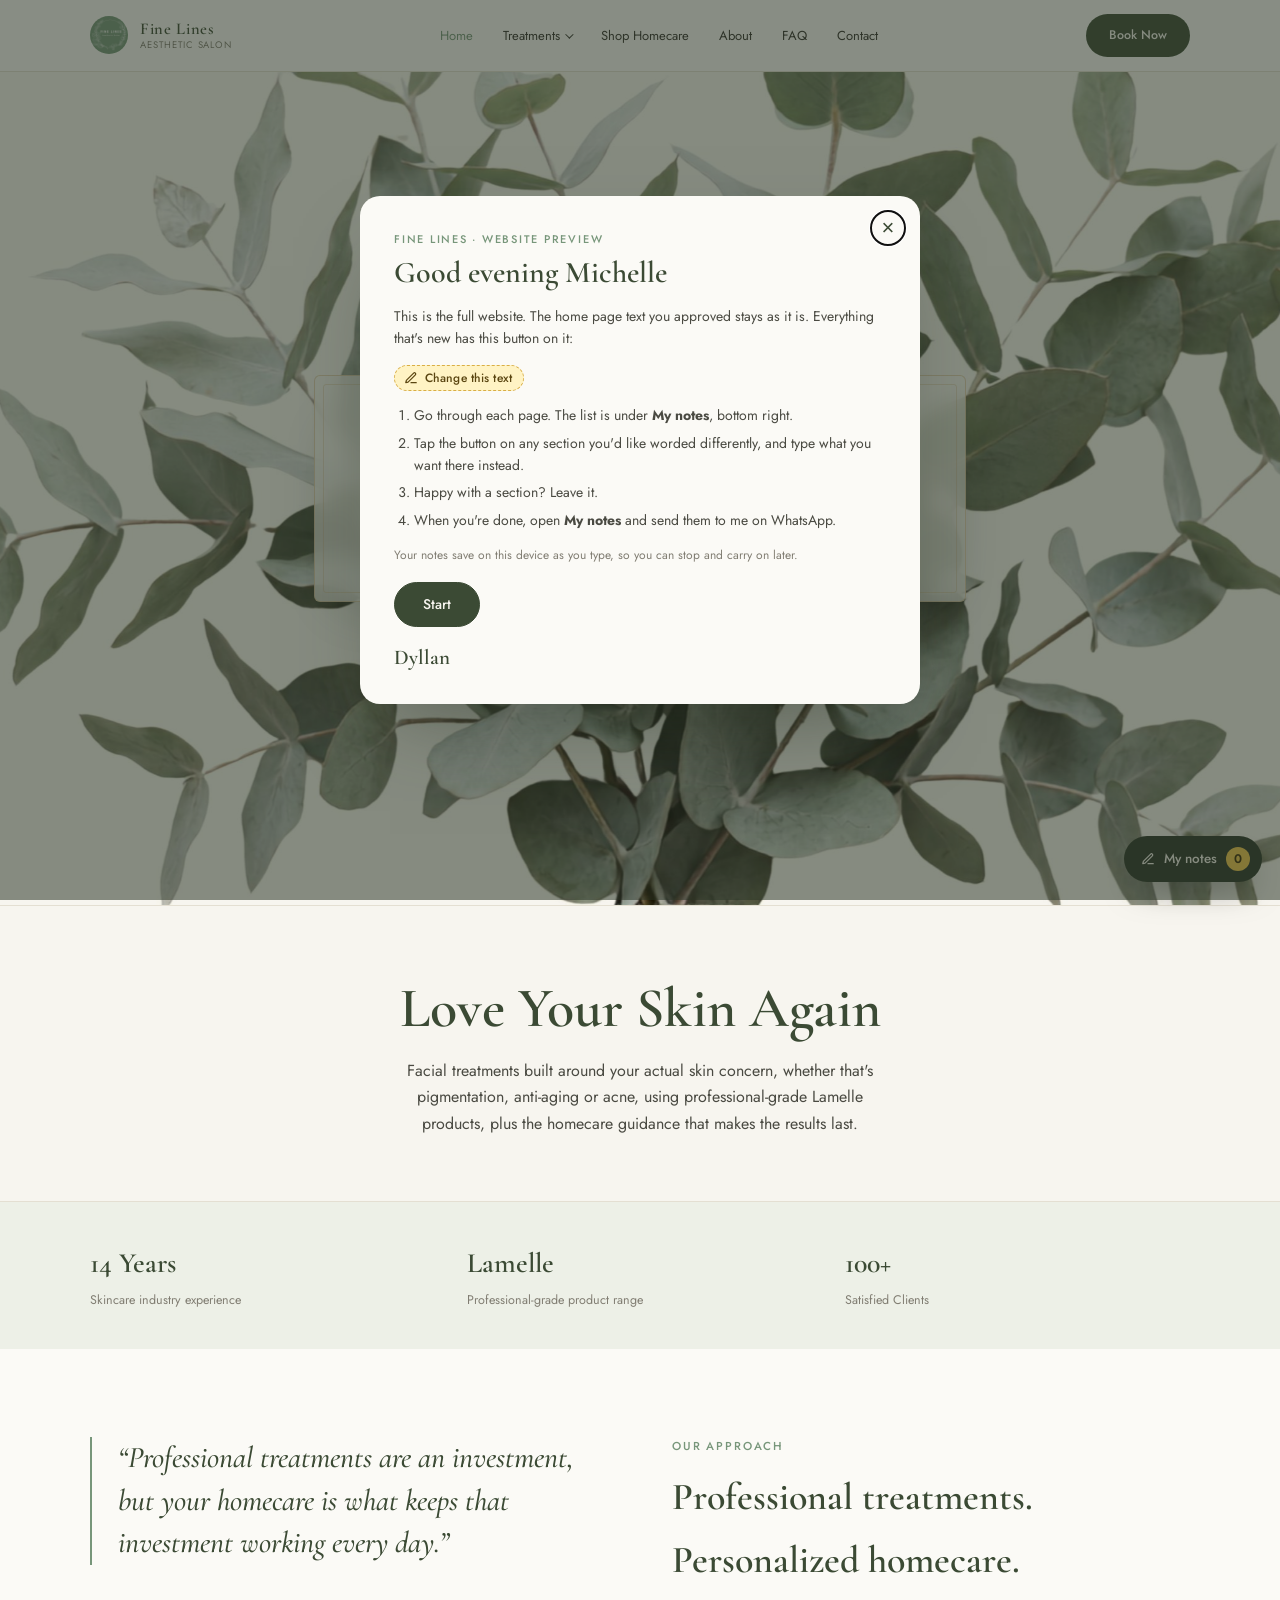
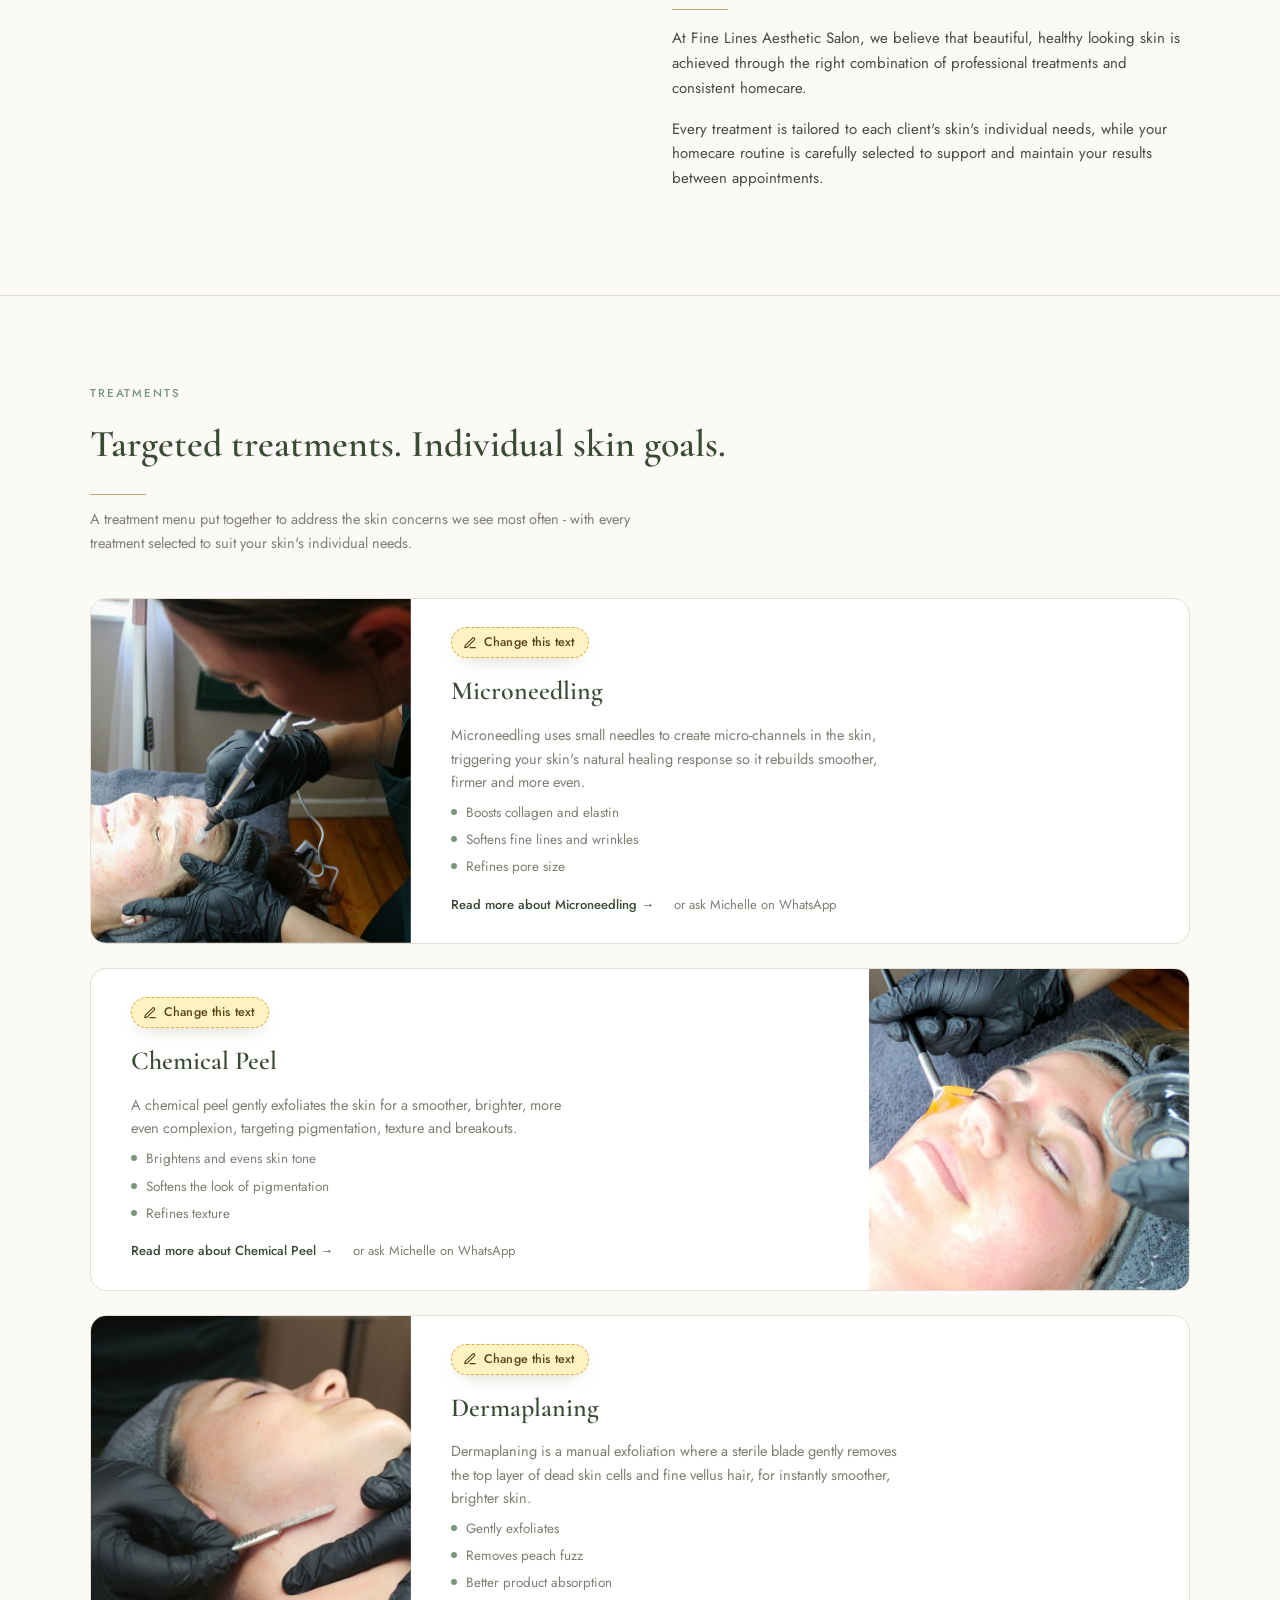
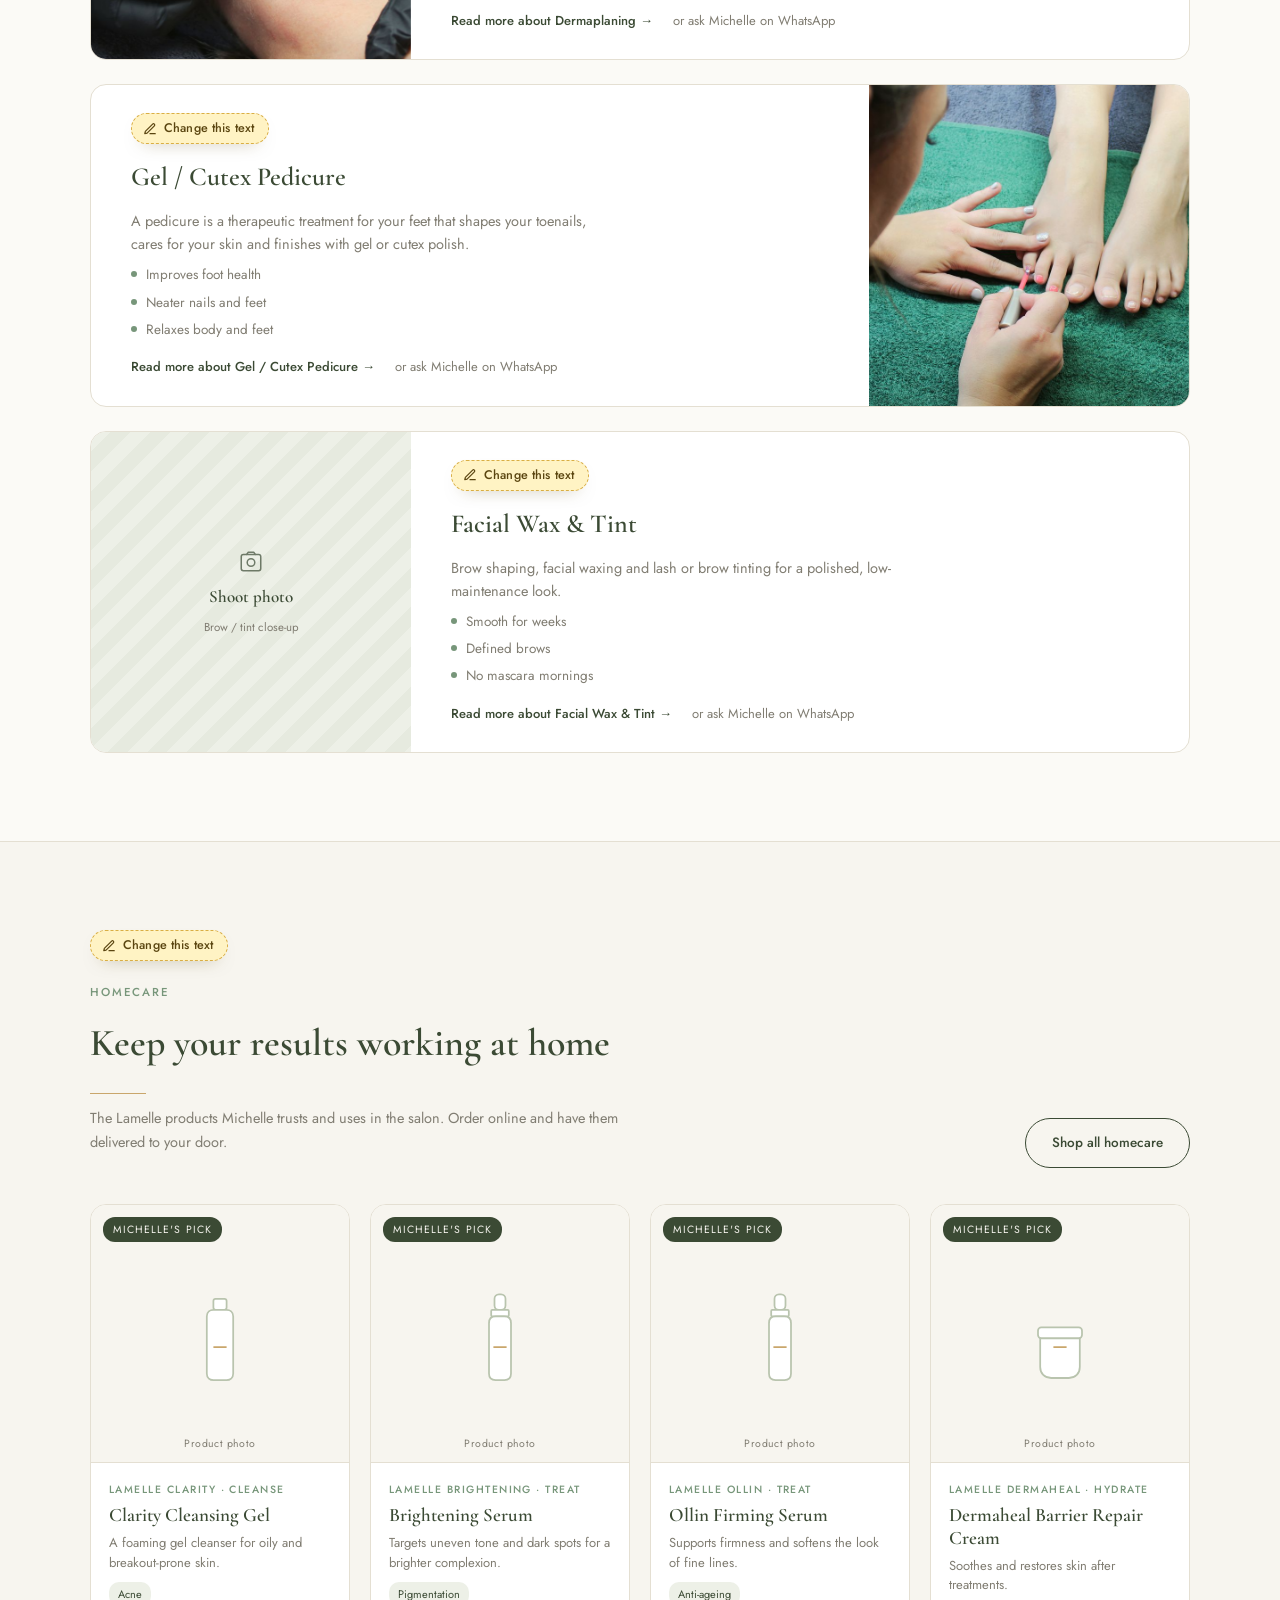
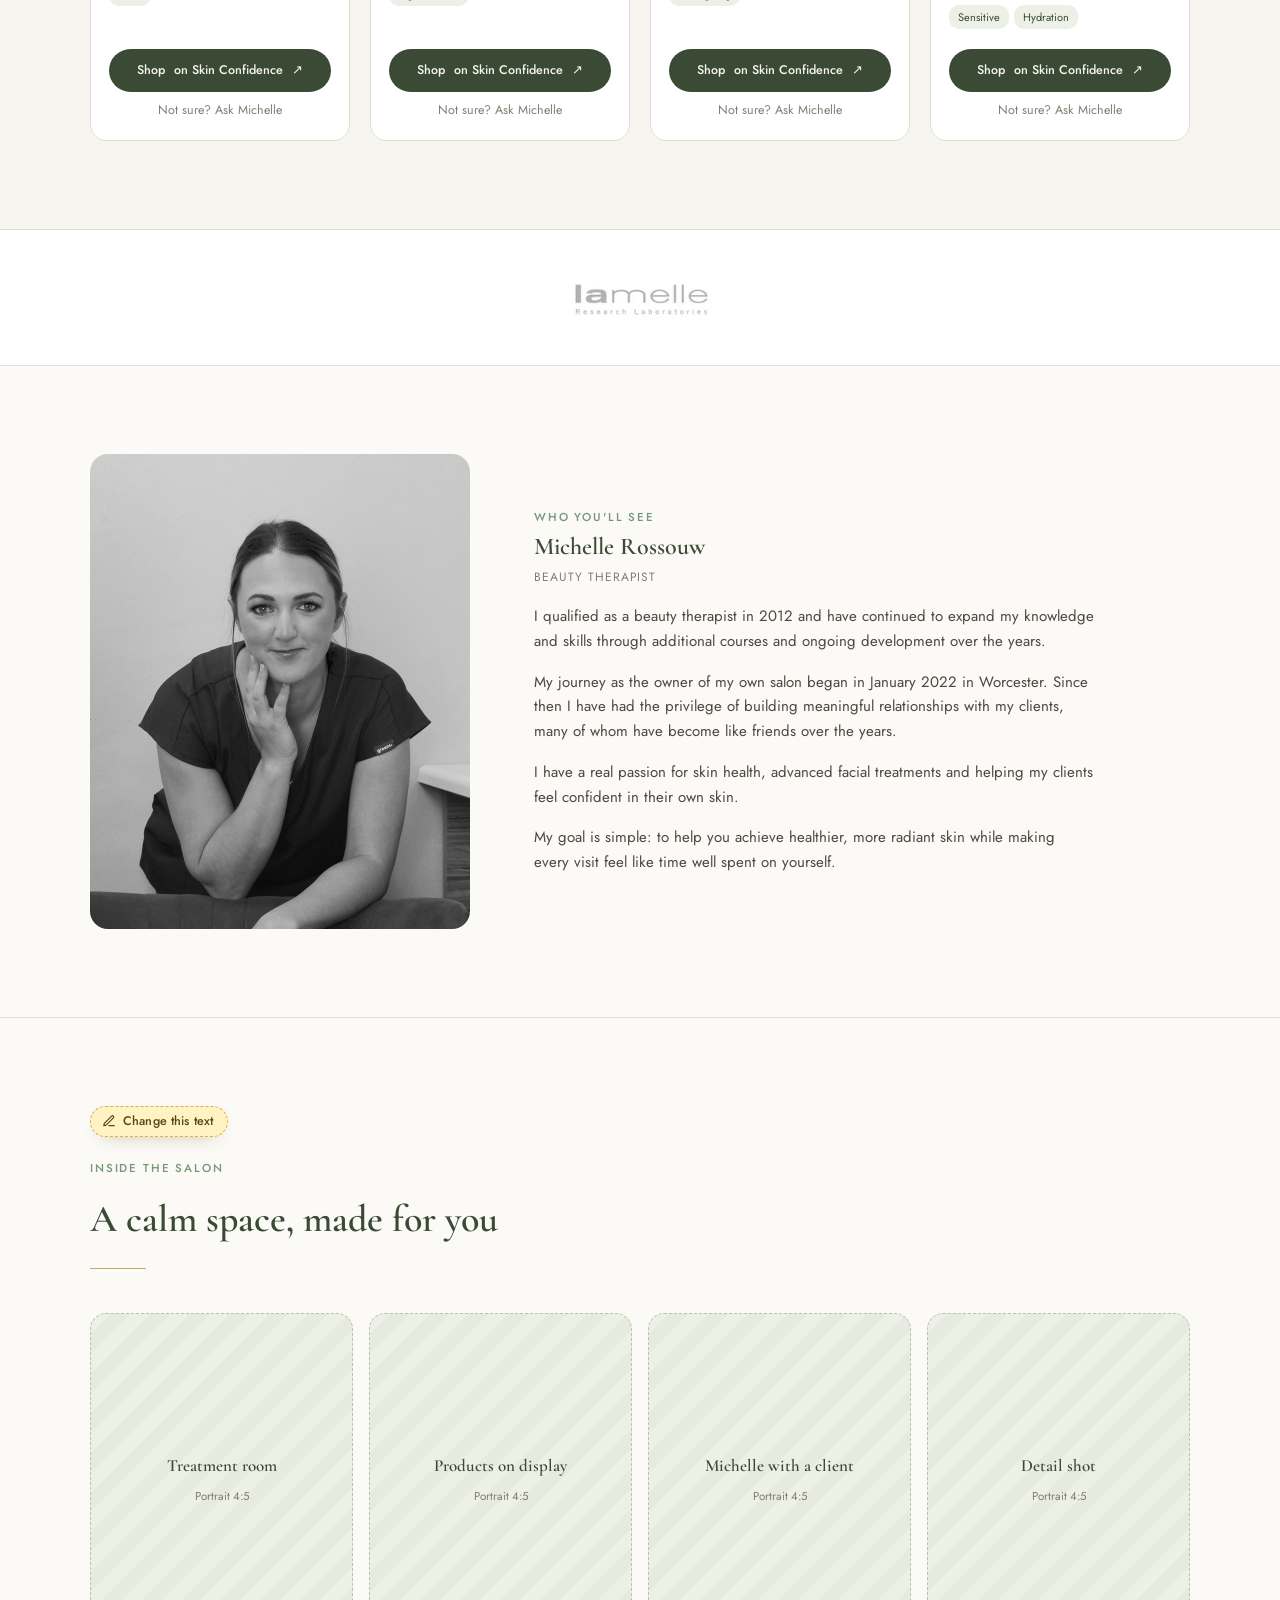
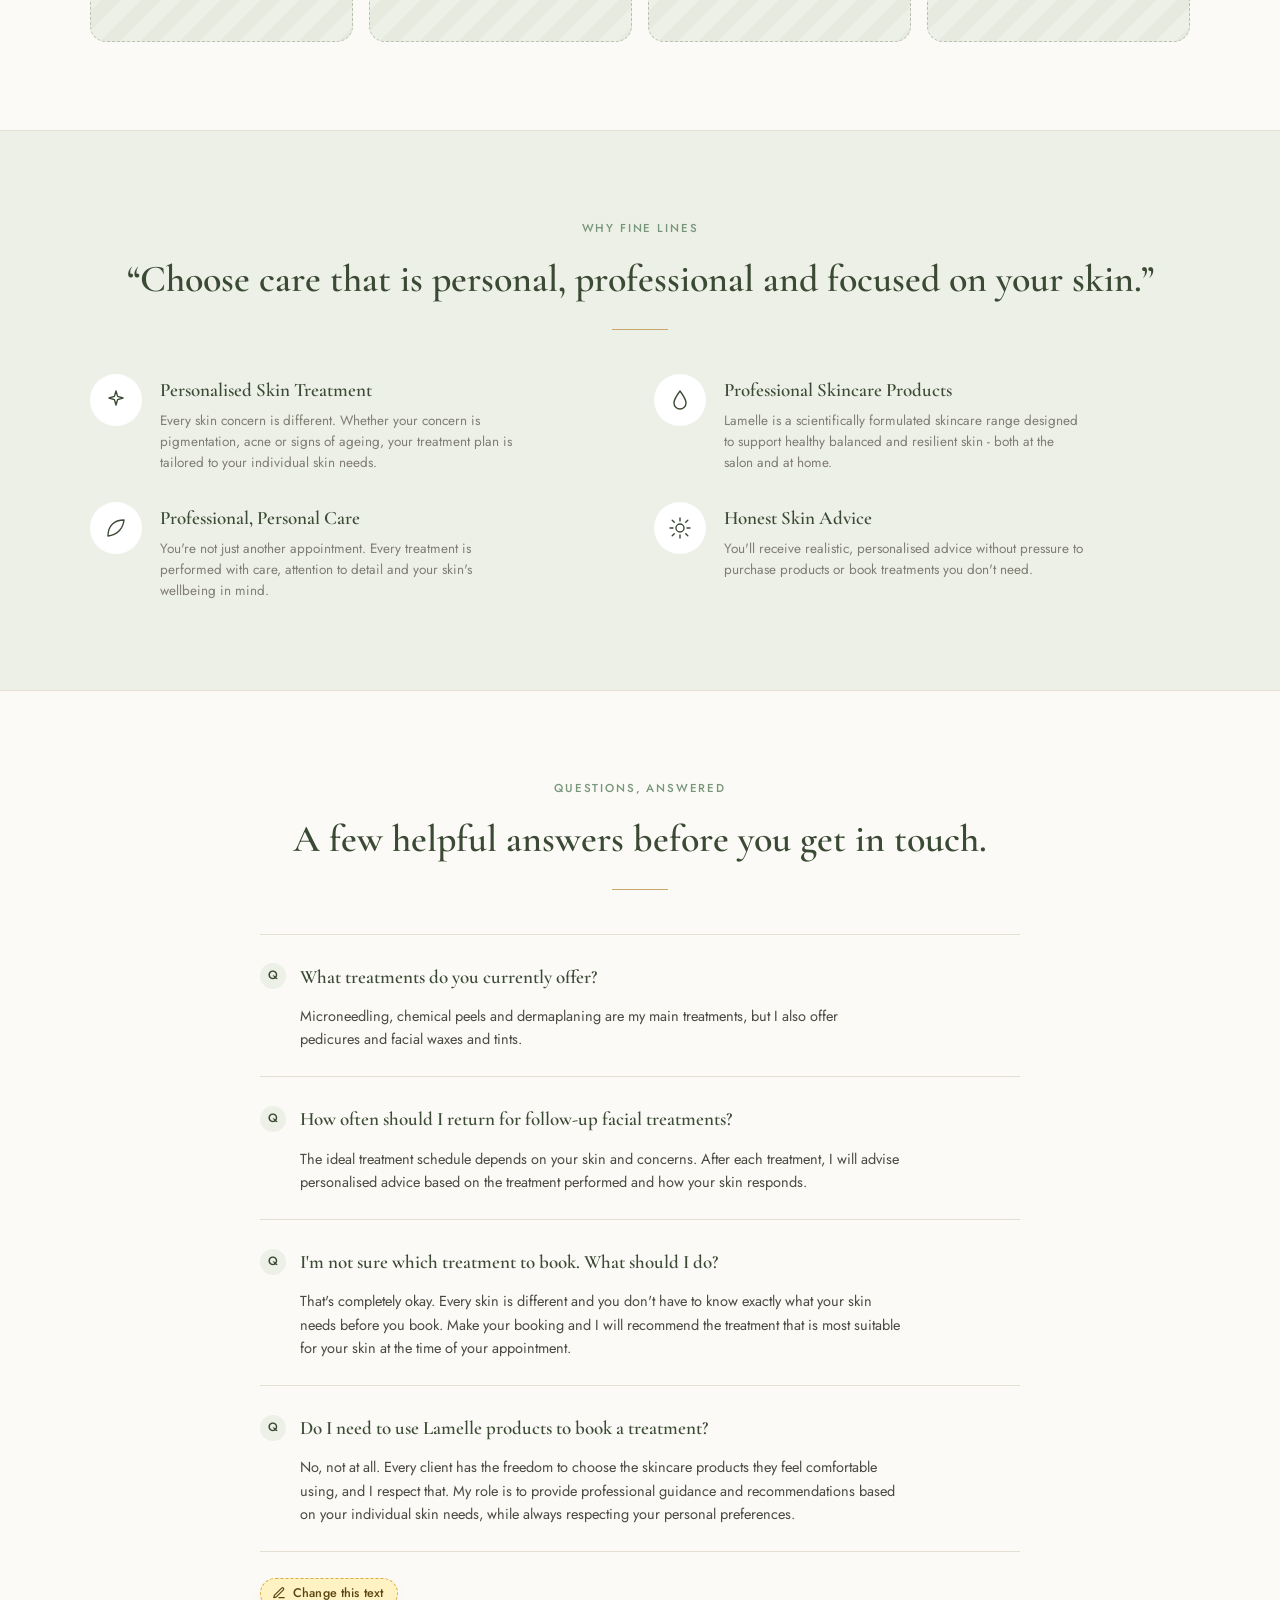
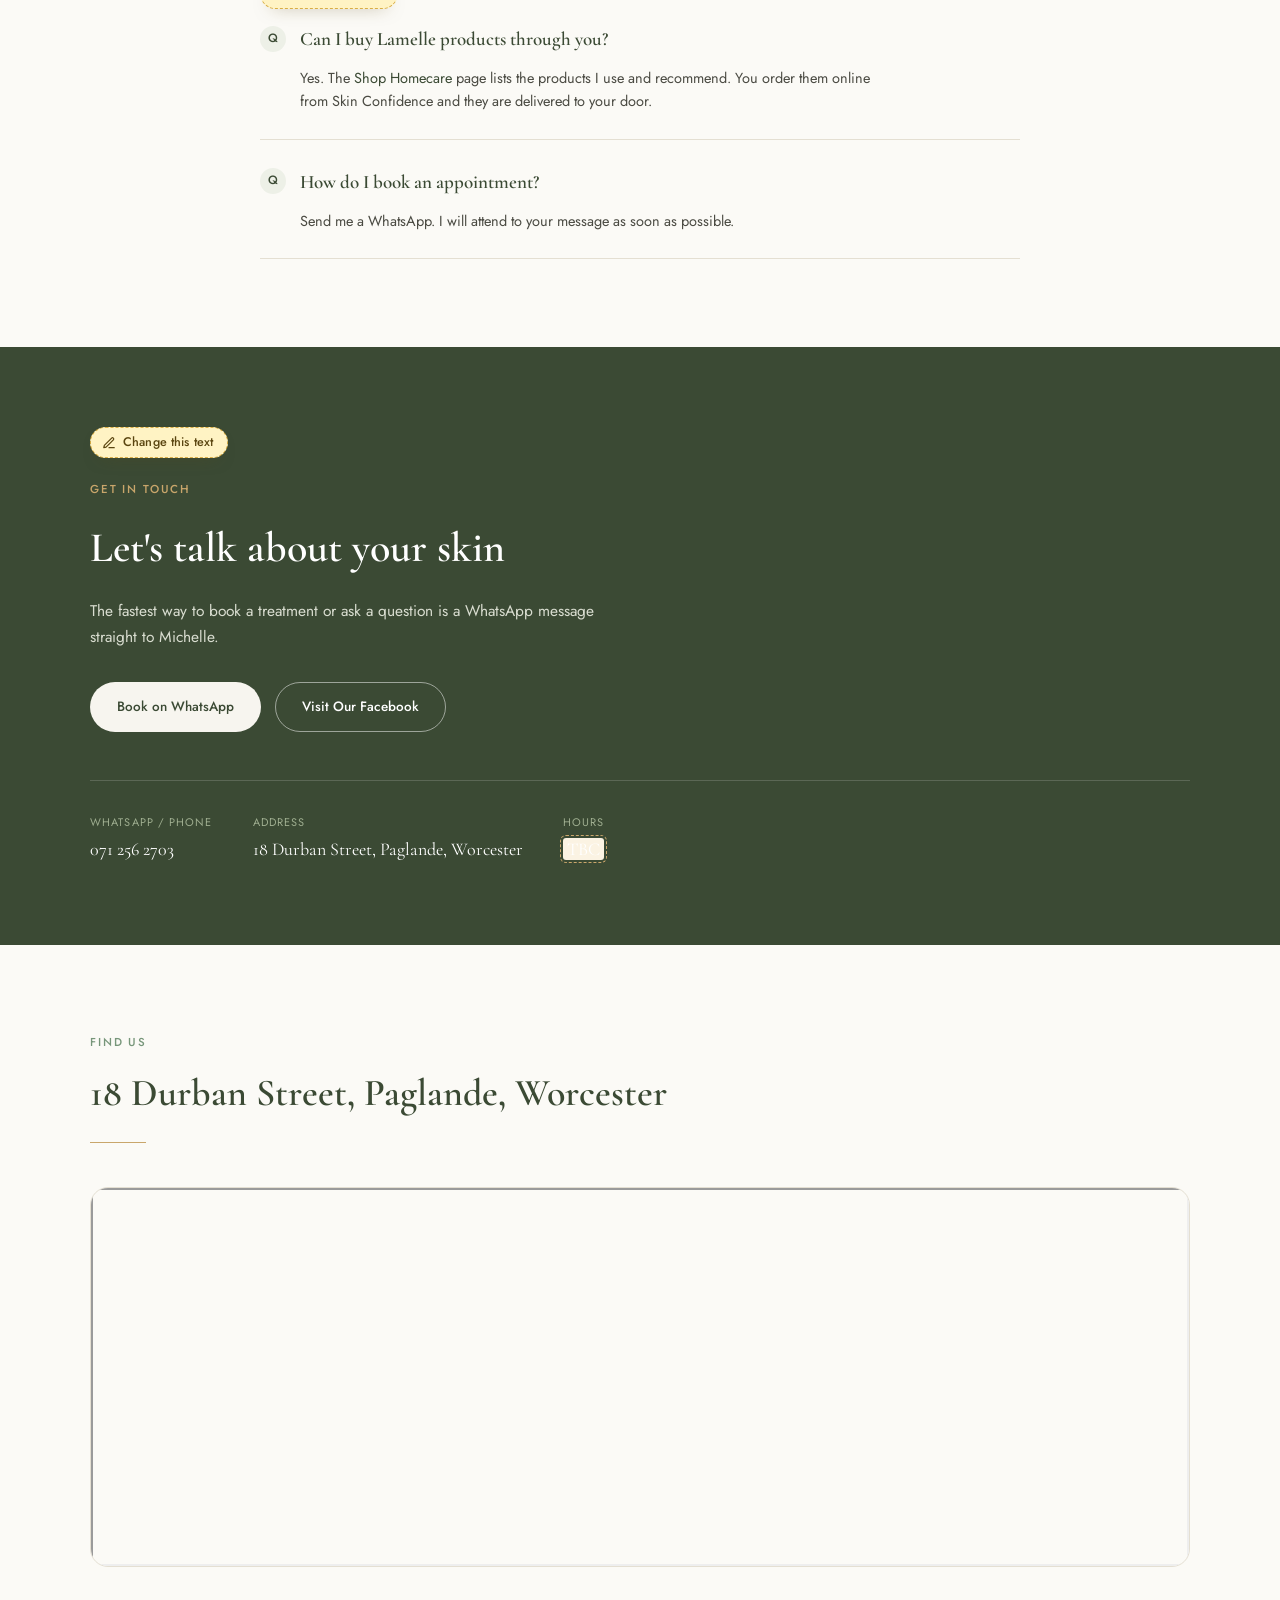
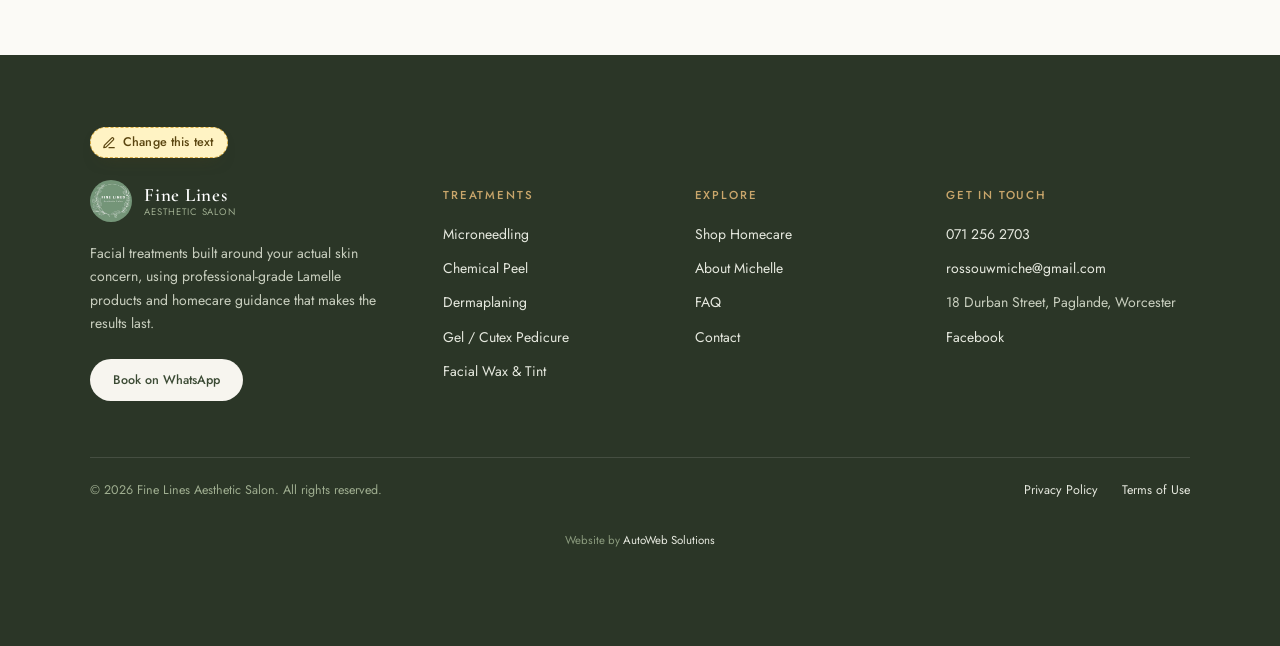
==== index.html @ 01d70983 "Client review preview of the full Fine Lines website Co-Authored-By: Claude Opus 5.5 <noreply@anthro" ====
<!doctype html>
<html lang="en">
  <head>
    <meta charset="utf-8" />
    <meta name="viewport" content="width=device-width, initial-scale=1" />
    <meta name="robots" content="noindex" />
    <title>Fine Lines Aesthetic Salon | Website preview</title>
    <meta property="og:type" content="website" />
    <meta property="og:title" content="Fine Lines Aesthetic Salon: website preview" />
    <meta property="og:description" content="The full website, ready for your notes." />
    <meta property="og:image" content="https://dyllan-autowebsolutions.github.io/fine-lines-2/images/og-image.jpg" />
    <meta property="og:url" content="https://dyllan-autowebsolutions.github.io/fine-lines-2/" />
    <link rel="icon" href="images/logo.jpg" />
    <link rel="preconnect" href="https://fonts.googleapis.com" />
    <link rel="preconnect" href="https://fonts.gstatic.com" crossorigin />
    <link
      href="https://fonts.googleapis.com/css2?family=Cormorant+Garamond:ital,wght@0,500;0,600;0,700;1,500&family=Jost:wght@300;400;500;600&display=swap"
      rel="stylesheet"
    />
    <link rel="stylesheet" href="css/styles.css" />
    <link rel="stylesheet" href="mockup.css" />
  </head>
  <body data-page="home">
    <main id="page">
      <div class="hero">
        <div class="hero-visual">
          <img
            src="images/hero-2.jpg"
            srcset="images/hero-2-sm.jpg 1200w, images/hero-2.jpg 2400w"
            sizes="100vw"
            width="2400"
            height="1340"
            fetchpriority="high"
            alt=""
          />
          <div class="hero-plaque">
            <span class="hp-name">Fine Lines</span>
            <span class="hp-rule" aria-hidden="true"></span>
            <span class="hp-sub">Aesthetic Salon</span>
          </div>
        </div>
        <div class="hero-copy">
          <h1>Love Your Skin Again</h1>
          <p>
            Facial treatments built around your actual skin concern, whether
            that's pigmentation, anti-aging or acne, using professional-grade
            Lamelle products, plus the homecare guidance that makes the results
            last.
          </p>
          <div class="mk-note" style="margin-top:22px">Hero image can swap for the strongest landscape shot from the shoot.</div>
        </div>
      </div>

      <div class="trust">
        <div class="wrap">
          <div class="trust-grid">
            <div class="trust-item">
              <div class="tv">14 Years</div>
              <div class="tl">Skincare industry experience</div>
            </div>
            <div class="trust-item">
              <div class="tv">Lamelle</div>
              <div class="tl">Professional-grade product range</div>
            </div>
            <div class="trust-item">
              <div class="tv">100+</div>
              <div class="tl">Satisfied Clients</div>
            </div>
          </div>
        </div>
      </div>

      <section>
        <div class="wrap">
          <div class="phil">
            <div class="phil-quote">
              <p class="pull">
                &ldquo;Professional treatments are an investment, but your
                homecare is what keeps that investment working every day.&rdquo;
              </p>
            </div>
            <div class="phil-body">
              <div class="eyebrow">Our approach</div>
              <h2 class="section-title" style="margin-bottom: 16px">
                Professional treatments. Personalized homecare.
              </h2>
              <p>
                At Fine Lines Aesthetic Salon, we believe that beautiful,
                healthy looking skin is achieved through the right combination
                of professional treatments and consistent homecare.
              </p>
              <p>
                Every treatment is tailored to each client's skin's individual
                needs, while your homecare routine is carefully selected to
                support and maintain your results between appointments.
              </p>
            </div>
          </div>
        </div>
      </section>

      <section id="services">
        <div class="wrap">
          <div class="section-head">
            <div class="eyebrow">Treatments</div>
            <h2 class="section-title">
              Targeted treatments. Individual skin goals.
            </h2>
            <p class="section-desc">
              A treatment menu put together to address the skin concerns we see
              most often - with every treatment selected to suit your skin's
              individual needs.
            </p>
            <div class="mk-note">Each card now opens its own treatment page. Card photos swap for shoot photos.</div>
          </div>
          <div class="svc-list" id="svc-list"></div>
        </div>
      </section>

      <section style="background: var(--cream)">
        <div class="wrap">
          <div class="teaser-head">
            <div class="section-head">
              <div class="eyebrow">Homecare</div>
              <h2 class="section-title">Keep your results working at home</h2>
              <p class="section-desc">
                The Lamelle products Michelle trusts and uses in the salon.
                Order online and have them delivered to your door.
              </p>
            </div>
            <a class="btn btn-secondary" href="shop.html">Shop all homecare</a>
          </div>
          <div class="prod-grid" id="featured"></div>
        </div>
      </section>

      <section class="brand-strip">
        <div class="wrap brand-strip-inner">
          <a href="https://skinconfidence.co.za/?sc=230984738" target="_blank" rel="noopener sponsored">
            <img
              src="images/lamelle-logo.webp"
              alt="Lamelle Research Laboratories"
              class="brand-logo"
              width="200"
              height="68"
              loading="lazy"
            />
          </a>
        </div>
      </section>

      <section id="about">
        <div class="wrap">
          <div class="about">
            <div class="about-mark">
              <img
                src="images/michelle-rossouw.jpg"
                width="760"
                height="950"
                loading="lazy"
                alt="Michelle Rossouw, owner and skin therapist at Fine Lines Aesthetic Salon"
              />
            </div>
            <div class="about-copy">
              <div class="eyebrow">Who you'll see</div>
              <div class="name">Michelle Rossouw</div>
              <div class="role">Beauty Therapist</div>
              <p>
                I qualified as a beauty therapist in 2012 and have continued to
                expand my knowledge and skills through additional courses and
                ongoing development over the years.
              </p>
              <p>
                My journey as the owner of my own salon began in January 2022 in
                Worcester. Since then I have had the privilege of building
                meaningful relationships with my clients, many of whom have
                become like friends over the years.
              </p>
              <p>
                I have a real passion for skin health, advanced facial
                treatments and helping my clients feel confident in their own
                skin.
              </p>
              <p>
                My goal is simple: to help you achieve healthier, more radiant
                skin while making every visit feel like time well spent on
                yourself.
              </p>
              <div class="mk-note">Portrait swaps for the best shot of Michelle from the shoot.</div>
            </div>
          </div>
        </div>
      </section>

      <section>
        <div class="wrap">
          <div class="section-head">
            <div class="eyebrow">Inside the salon</div>
            <h2 class="section-title">A calm space, made for you</h2>
            <div class="mk-note">4 shoot photos: treatment room, products on the shelf, Michelle with a client, a detail shot.</div>
          </div>
          <div class="home-gallery">
            <div class="ph"><b>Treatment room</b><small>Portrait 4:5</small></div>
            <div class="ph"><b>Products on display</b><small>Portrait 4:5</small></div>
            <div class="ph"><b>Michelle with a client</b><small>Portrait 4:5</small></div>
            <div class="ph"><b>Detail shot</b><small>Portrait 4:5</small></div>
          </div>
        </div>
      </section>

      <section class="why" id="why">
        <div class="wrap">
          <div class="section-head center">
            <div class="eyebrow">Why Fine Lines</div>
            <h2 class="section-title">
              &ldquo;Choose care that is personal, professional and focused on
              your skin.&rdquo;
            </h2>
          </div>
          <div class="why-grid">
            <div class="why-item">
              <div class="why-icon">
                <svg width="24" height="24" viewBox="0 0 24 24" fill="none" stroke="currentColor" stroke-width="1.4" stroke-linecap="round" stroke-linejoin="round"><path d="M12 3l1.6 5.4L19 10l-5.4 1.6L12 17l-1.6-5.4L5 10l5.4-1.6L12 3Z"></path></svg>
              </div>
              <div class="why-text">
                <h3>Personalised Skin Treatment</h3>
                <p>
                  Every skin concern is different. Whether your concern is
                  pigmentation, acne or signs of ageing, your treatment plan is
                  tailored to your individual skin needs.
                </p>
              </div>
            </div>
            <div class="why-item">
              <div class="why-icon">
                <svg width="24" height="24" viewBox="0 0 24 24" fill="none" stroke="currentColor" stroke-width="1.4" stroke-linecap="round" stroke-linejoin="round"><path d="M12 3C12 3 6 11 6 15a6 6 0 0 0 12 0c0-4-6-12-6-12Z"></path></svg>
              </div>
              <div class="why-text">
                <h3>Professional Skincare Products</h3>
                <p>
                  Lamelle is a scientifically formulated skincare range designed
                  to support healthy balanced and resilient skin - both at the
                  salon and at home.
                </p>
              </div>
            </div>
            <div class="why-item">
              <div class="why-icon">
                <svg width="24" height="24" viewBox="0 0 24 24" fill="none" stroke="currentColor" stroke-width="1.4" stroke-linecap="round" stroke-linejoin="round"><path d="M4 20C4 10 10 4 20 4C19 13 13 19 4 20Z"></path></svg>
              </div>
              <div class="why-text">
                <h3>Professional, Personal Care</h3>
                <p>
                  You're not just another appointment. Every treatment is
                  performed with care, attention to detail and your skin's
                  wellbeing in mind.
                </p>
              </div>
            </div>
            <div class="why-item">
              <div class="why-icon">
                <svg width="24" height="24" viewBox="0 0 24 24" fill="none" stroke="currentColor" stroke-width="1.4" stroke-linecap="round" stroke-linejoin="round"><circle cx="12" cy="12" r="4"></circle><path d="M12 2v3M12 19v3M4.2 4.2l2.1 2.1M17.7 17.7l2.1 2.1M2 12h3M19 12h3M4.2 19.8l2.1-2.1M17.7 6.3l2.1-2.1"></path></svg>
              </div>
              <div class="why-text">
                <h3>Honest Skin Advice</h3>
                <p>
                  You'll receive realistic, personalised advice without pressure
                  to purchase products or book treatments you don't need.
                </p>
              </div>
            </div>
          </div>
        </div>
      </section>

      <section id="faq">
        <div class="wrap">
          <div class="section-head center">
            <div class="eyebrow">Questions, answered</div>
            <h2 class="section-title">
              A few helpful answers before you get in touch.
            </h2>
          </div>
          <div class="faq-list">
            <div class="faq-item">
              <div class="faq-q"><span class="qmark">Q</span>What treatments do you currently offer?</div>
              <div class="faq-a">
                Microneedling, chemical peels and dermaplaning are my main
                treatments, but I also offer pedicures and facial waxes and
                tints.
              </div>
            </div>
            <div class="faq-item">
              <div class="faq-q"><span class="qmark">Q</span>How often should I return for follow-up facial treatments?</div>
              <div class="faq-a">
                The ideal treatment schedule depends on your skin and concerns.
                After each treatment, I will advise personalised advice based on
                the treatment performed and how your skin responds.
              </div>
            </div>
            <div class="faq-item">
              <div class="faq-q"><span class="qmark">Q</span>I'm not sure which treatment to book. What should I do?</div>
              <div class="faq-a">
                That's completely okay. Every skin is different and you don't
                have to know exactly what your skin needs before you book. Make
                your booking and I will recommend the treatment that is most
                suitable for your skin at the time of your appointment.
              </div>
            </div>
            <div class="faq-item">
              <div class="faq-q"><span class="qmark">Q</span>Do I need to use Lamelle products to book a treatment?</div>
              <div class="faq-a">
                No, not at all. Every client has the freedom to choose the
                skincare products they feel comfortable using, and I respect
                that. My role is to provide professional guidance and
                recommendations based on your individual skin needs, while
                always respecting your personal preferences.
              </div>
            </div>
            <div class="faq-item">
              <div class="faq-q"><span class="qmark">Q</span>Can I buy Lamelle products through you?</div>
              <div class="faq-a">
                Yes. The <a href="shop.html">Shop Homecare</a> page lists the
                products I use and recommend. You order them online from Skin
                Confidence and they are delivered to your door.
              </div>
            </div>
            <div class="faq-item">
              <div class="faq-q"><span class="qmark">Q</span>How do I book an appointment?</div>
              <div class="faq-a">
                Send me a WhatsApp. I will attend to your message as soon as
                possible.
              </div>
            </div>
          </div>
        </div>
      </section>

      <div id="home-cta"></div>

      <section>
        <div class="wrap">
          <div class="section-head">
            <div class="eyebrow">Find us</div>
            <h2 class="section-title">18 Durban Street, Paglande, Worcester</h2>
          </div>
          <div class="map-panel">
            <iframe
              src="https://www.google.com/maps/embed?pb=!1m18!1m12!1m3!1d3321.5120462138734!2d19.451168876545857!3d-33.64389190744635!2m3!1f0!2f0!3f0!3m2!1i1024!2i768!4f13.1!3m3!1m2!1s0x1dcd78a09a3259f1%3A0x4e70fad645e7cf70!2s18%20Durban%20St%2C%20Paglande%2C%20Worcester%2C%206849!5e0!3m2!1sen!2sza!4v1789563626684!5m2!1sen!2sza"
              loading="lazy"
              referrerpolicy="strict-origin-when-cross-origin"
              title="Fine Lines Aesthetic Salon location, 18 Durban Street, Paglande, Worcester"
              allowfullscreen
            ></iframe>
          </div>
        </div>
      </section>
    </main>
    <script src="mockup.js"></script>
    <script src="js/main.js"></script>
    <script src="review.js"></script>
  </body>
</html>
---- css/styles.css ----
:root{
  --sage:#77967A;
  --sage-soft:#EDF0E7;
  --forest:#3B4A34;
  --forest-deep:#2B3627;
  --cream:#F7F5EF;
  --paper:#FBFAF6;
  --gold:#C9A66B;
  --ink:#33312C;
  --muted:#807D72;
  --hair:#E4DFD2;
  --white:#FFFFFF;
  --nav-height:67px;
  --ease-soft:cubic-bezier(.22,.61,.36,1);
}
*{box-sizing:border-box;}
html,body{margin:0;padding:0;background:var(--paper);}
body{
  color:var(--ink);
  font-family:'Jost',Helvetica,Arial,sans-serif;
  font-weight:400;
  line-height:1.65;
  -webkit-font-smoothing:antialiased;
}
img{max-width:100%;height:auto;display:block;}
a{color:var(--forest);text-decoration:none;}
a:hover{color:var(--sage);}
.wrap{max-width:1180px;margin:0 auto;padding:0 40px;}
.eyebrow{font-size:11.5px;text-transform:uppercase;letter-spacing:0.16em;color:var(--sage);font-weight:500;}
section{padding:88px 0;}
section + section{border-top:1px solid var(--hair);}
h2.section-title{
  font-family:'Cormorant Garamond',Georgia,serif;
  font-size:clamp(28px,3.2vw,38px);
  font-weight:600;color:var(--forest);margin:10px 0 0;
}
.section-desc{max-width:560px;color:var(--muted);font-size:14.5px;margin-top:12px;}
.section-head{margin-bottom:44px;}
.section-head.center{text-align:center;margin-left:auto;margin-right:auto;}
.section-head.center .section-desc{margin-left:auto;margin-right:auto;}
h2.section-title::after{content:'';display:block;width:56px;height:1px;background:var(--gold);margin-top:18px;transform-origin:left center;}
.section-head.center h2.section-title::after{margin-left:auto;margin-right:auto;transform-origin:center;}

/* topbar */
.topbar{position:sticky;top:0;z-index:20;background:rgba(251,250,246,0.94);backdrop-filter:blur(6px);border-bottom:1px solid var(--hair);}
.topbar .wrap{display:flex;align-items:center;justify-content:space-between;padding-top:14px;padding-bottom:14px;gap:20px;}
.brandmark{display:flex;align-items:center;gap:12px;}
.brandmark img{width:38px;height:38px;border-radius:50%;flex-shrink:0;object-fit:cover;}
.brandmark .bt{font-family:'Cormorant Garamond',Georgia,serif;font-weight:600;font-size:16.5px;color:var(--forest);letter-spacing:0.04em;line-height:1.2;}
.brandmark .bt small{display:block;font-family:'Jost',sans-serif;font-weight:400;font-size:9.5px;letter-spacing:0.1em;text-transform:uppercase;color:var(--muted);}
.navlinks{display:flex;align-items:center;gap:30px;}
.navlinks a{font-size:13px;color:var(--ink);font-weight:400;}
.navlinks a:hover{color:var(--sage);}
.topbar-actions{display:flex;align-items:center;gap:14px;}
.hamburger{display:none;align-items:center;justify-content:center;width:38px;height:38px;border-radius:50%;background:transparent;border:1px solid var(--hair);cursor:pointer;padding:0;}
.hamburger:hover{background:var(--sage-soft);}
.mobile-panel{display:flex;flex-direction:column;padding:8px 22px 20px;border-top:1px solid var(--hair);background:var(--paper);max-height:calc(100vh - var(--nav-height));max-height:calc(100svh - var(--nav-height));overflow-y:auto;overscroll-behavior:contain;}
.mobile-panel[hidden]{display:none;}
.mobile-panel a{font-size:14.5px;color:var(--ink);padding:12px 0;border-bottom:1px solid var(--hair);display:block;}
.mobile-panel a:last-child{border-bottom:none;}

/* buttons */
.btn{font-family:inherit;display:inline-flex;align-items:center;gap:9px;font-size:13.5px;font-weight:500;padding:13px 26px;border-radius:26px;white-space:nowrap;border:1.4px solid transparent;cursor:pointer;}
.btn-primary{background:var(--forest);color:var(--cream);}
.btn-primary:hover{background:var(--forest-deep);color:var(--cream);}
.btn-secondary{background:transparent;color:var(--forest);border-color:var(--forest);}
.btn-secondary:hover{background:var(--sage-soft);color:var(--forest);}
.btn-sm{padding:10px 22px;font-size:12.5px;}

/* hero */
.hero{background:var(--cream);}
.hero-visual{position:relative;width:100%;overflow:hidden;background:var(--cream);border-bottom:1px solid var(--hair);display:flex;align-items:center;justify-content:center;}
.hero-visual img{width:100%;height:calc(100vh - var(--nav-height));height:calc(100svh - var(--nav-height));object-fit:cover;display:block;mix-blend-mode:multiply;}
.hero-plaque{
  position:absolute;
  display:flex;flex-direction:column;align-items:center;gap:18px;
  padding:44px 64px 40px;
  background:rgba(247,245,239,0.78);
  -webkit-backdrop-filter:blur(10px) saturate(1.1);backdrop-filter:blur(10px) saturate(1.1);
  border:1px solid rgba(201,166,107,0.45);border-radius:6px;
  box-shadow:0 24px 60px -28px rgba(43,54,39,0.35);
  text-align:center;
}
.hero-plaque::before{content:'';position:absolute;inset:8px;border:1px solid rgba(201,166,107,0.3);border-radius:3px;pointer-events:none;}
.hp-name{font-family:'Cormorant Garamond',Georgia,serif;font-weight:600;font-size:clamp(40px,6.2vw,88px);line-height:1;letter-spacing:0.14em;text-transform:uppercase;color:var(--forest);padding-left:0.14em;}
.hp-rule{width:64px;height:1px;background:var(--gold);}
.hp-sub{font-family:'Jost',sans-serif;font-weight:500;font-size:clamp(12px,1.2vw,15px);letter-spacing:0.42em;text-transform:uppercase;color:#56705A;padding-left:0.42em;}
.hero-copy{max-width:640px;margin:0 auto;padding:56px 40px 64px;text-align:center;}
.hero h1{font-family:'Cormorant Garamond',Georgia,serif;font-weight:600;font-size:clamp(38px,4.6vw,56px);line-height:1.08;margin:16px 0 20px;color:var(--forest);}
.hero p{font-size:16px;color:#4a4a42;max-width:480px;margin:0 auto;}

/* trust strip */
.trust{background:var(--sage-soft);border-top:1px solid var(--hair);}
.trust .wrap{padding:38px 40px;}
.trust-grid{display:grid;grid-template-columns:repeat(3,minmax(0,1fr));gap:32px;}
.trust-item{text-align:left;}
.trust-item .tv{font-family:'Cormorant Garamond',Georgia,serif;font-size:28px;font-weight:600;color:var(--forest);}
.trust-item .tl{font-size:12.5px;color:var(--muted);margin-top:4px;}

/* philosophy */
.phil{display:flex;gap:64px;flex-wrap:wrap;align-items:flex-start;}
.phil-quote{flex:1;min-width:300px;}
.phil-quote p.pull{font-family:'Cormorant Garamond',Georgia,serif;font-style:italic;font-weight:500;font-size:clamp(24px,2.6vw,30px);color:var(--forest);line-height:1.42;border-left:2.5px solid var(--sage);padding-left:26px;margin:0;}
.phil-body{flex:1;min-width:280px;}
.phil-body p{font-size:15px;color:#4a4a42;margin:0 0 16px;}

/* services, stacked rectangular cards */
.svc-list{display:flex;flex-direction:column;gap:24px;margin-top:0;}
.svc-card{
  display:flex;align-items:stretch;
  background:#fff;border:1px solid var(--hair);border-radius:16px;overflow:hidden;
  min-height:180px;
}
.svc-card.reverse{flex-direction:row-reverse;}
.svc-media{flex:0 0 320px;position:relative;aspect-ratio:4/3;}
.svc-media img{width:100%;height:100%;object-fit:cover;display:block;}
.svc-content{flex:1;display:flex;flex-direction:column;justify-content:center;gap:10px;padding:28px 40px;}
.svc-name{font-family:'Cormorant Garamond',Georgia,serif;font-size:26px;color:var(--forest);font-weight:600;line-height:1.65;margin:0;}
.svc-desc{font-size:14.5px;color:var(--muted);max-width:460px;line-height:1.6;}
.svc-benefits{list-style:none;margin:0;padding:0;display:flex;flex-direction:column;gap:7px;}
.svc-benefits li{display:flex;align-items:baseline;gap:9px;font-size:13.5px;color:var(--muted);line-height:1.5;}
.svc-benefits li::before{content:'';flex-shrink:0;width:6px;height:6px;border-radius:50%;background:var(--sage);transform:translateY(-2px);}
.svc-link{font-size:13px;color:var(--forest);font-weight:500;margin-top:6px;display:inline-flex;align-items:center;gap:6px;}
.svc-link:hover{color:var(--sage);}

/* brand strip */
.brand-strip{background:var(--white);padding:40px 0;}
.brand-strip-inner{display:flex;align-items:center;justify-content:center;}
.brand-logo{width:160px;height:auto;}

/* about */
.about{display:flex;gap:64px;align-items:center;flex-wrap:wrap;}
.about-mark{flex-shrink:0;width:380px;max-width:100%;aspect-ratio:4/5;border-radius:18px;overflow:hidden;}
.about-mark img{width:100%;height:100%;object-fit:cover;}
.about-copy{flex:1;min-width:280px;}
.about-copy .name{font-family:'Cormorant Garamond',Georgia,serif;font-size:24px;color:var(--forest);font-weight:600;}
.about-copy .role{font-size:12px;text-transform:uppercase;letter-spacing:0.08em;color:var(--muted);margin-top:2px;}
.about-copy p{font-size:15px;color:#4a4a42;margin:16px 0 0;max-width:560px;}

/* why choose us */
.why{background:var(--sage-soft);}
.why-grid{display:grid;grid-template-columns:repeat(2,minmax(0,1fr));gap:28px;margin-top:0;}
.why-item{display:flex;gap:18px;align-items:flex-start;}
.why-icon{flex-shrink:0;width:52px;height:52px;border-radius:50%;background:#fff;display:flex;align-items:center;justify-content:center;color:var(--forest);}
.why-text h3{font-family:'Cormorant Garamond',Georgia,serif;font-size:19px;color:var(--forest);font-weight:600;margin:0 0 6px;}
.why-text p{font-size:13.5px;color:var(--muted);margin:0;line-height:1.55;max-width:360px;}

/* faq */
.faq-list{max-width:760px;margin:0 auto;display:flex;flex-direction:column;}
.faq-item{border-bottom:1px solid var(--hair);padding:26px 0;}
.faq-item:first-child{border-top:1px solid var(--hair);}
.faq-q{display:flex;align-items:center;gap:14px;font-family:'Cormorant Garamond',Georgia,serif;font-size:19px;font-weight:600;color:var(--forest);}
.faq-q .qmark{flex-shrink:0;width:26px;height:26px;border-radius:50%;background:var(--sage-soft);color:var(--forest);display:flex;align-items:center;justify-content:center;font-family:'Jost',sans-serif;font-size:12px;font-weight:500;}
.faq-a{font-size:14.5px;color:#4a4a42;margin:12px 0 0 40px;max-width:600px;line-height:1.6;}

/* cta */
.cta{background:var(--forest);color:var(--cream);}
.cta .wrap{text-align:left;padding:80px 40px;}
.cta h2{font-family:'Cormorant Garamond',Georgia,serif;font-size:clamp(30px,3.6vw,42px);font-weight:600;color:#fff;margin:14px 0 16px;max-width:640px;}
.cta p{font-size:15.5px;color:#d9ddd0;max-width:520px;margin:0 0 32px;}
.cta .eyebrow{color:var(--gold);}
.cta .btn-primary{background:var(--cream);color:var(--forest);}
.cta .btn-primary:hover{background:#fff;color:var(--forest);}
.cta-actions{display:flex;gap:14px;flex-wrap:wrap;align-items:center;}
.cta-details{margin-top:48px;padding-top:32px;border-top:1px solid rgba(255,255,255,0.16);display:flex;gap:40px;flex-wrap:wrap;}
.cta-details .item .k{font-size:11px;text-transform:uppercase;letter-spacing:0.1em;color:#9fae90;}
.cta-details .item .v{font-family:'Cormorant Garamond',Georgia,serif;font-size:18px;color:#fff;margin-top:4px;}
.cta-details .item .v a{color:#fff;}
.cta-details .item .v a:hover{color:var(--gold);}

/* map */
.map-panel{border-radius:18px;overflow:hidden;border:1px solid var(--hair);height:380px;}
.map-panel iframe{width:100%;height:100%;display:block;}

/* footer */
.site-footer{background:var(--forest-deep);color:#c9cfbf;padding:72px 0 0;}
.foot-grid{display:grid;grid-template-columns:1.6fr 1fr 1.3fr;gap:48px;padding-bottom:56px;}
.foot-brand{display:flex;align-items:center;gap:12px;}
.foot-brand img{width:42px;height:42px;border-radius:50%;object-fit:cover;}
.foot-brand .ft{font-family:'Cormorant Garamond',Georgia,serif;font-weight:600;font-size:19px;color:#fff;letter-spacing:0.04em;line-height:1.2;}
.foot-brand .ft small{display:block;font-family:'Jost',sans-serif;font-weight:400;font-size:9.5px;letter-spacing:0.1em;text-transform:uppercase;color:#9fae90;}
.foot-about p{font-size:14px;line-height:1.65;max-width:340px;margin:20px 0 24px;}
.site-footer .btn-primary{background:var(--cream);color:var(--forest);}
.site-footer .btn-primary:hover{background:#fff;color:var(--forest);}
.foot-col h4{font-family:'Jost',sans-serif;font-size:11.5px;font-weight:500;text-transform:uppercase;letter-spacing:0.16em;color:var(--gold);margin:6px 0 18px;}
.foot-col ul{list-style:none;margin:0;padding:0;display:flex;flex-direction:column;gap:11px;font-size:14px;}
.site-footer a:not(.btn){color:#e6e9df;}
.site-footer a:not(.btn):hover{color:var(--gold);}
.foot-bottom{border-top:1px solid rgba(255,255,255,0.12);padding:22px 0 28px;display:flex;justify-content:space-between;align-items:center;gap:16px;flex-wrap:wrap;font-size:12.5px;color:#9fae90;}
.foot-legal{display:flex;gap:24px;}
.foot-credit{width:100%;text-align:center;font-size:11.5px;color:#8a9a7d;padding-top:14px;}

/* legal pages */
.legal-head{background:var(--cream);border-bottom:1px solid var(--hair);padding:72px 0 48px;}
.legal-head h1{font-family:'Cormorant Garamond',Georgia,serif;font-weight:600;font-size:clamp(36px,4.4vw,52px);line-height:1.1;color:var(--forest);margin:10px 0 10px;}
.legal-meta{font-size:13.5px;color:var(--muted);margin:0;}
.legal-body{max-width:760px;padding:56px 0 88px;font-size:15px;color:#4a4a42;}
.legal-body h2{font-family:'Cormorant Garamond',Georgia,serif;font-size:24px;font-weight:600;color:var(--forest);margin:40px 0 10px;}
.legal-body p{margin:0 0 14px;}
.legal-body ul{margin:0 0 14px;padding-left:20px;}
.legal-body li{margin-bottom:7px;}
.legal-body a{text-decoration:underline;text-underline-offset:3px;}
.legal-details{list-style:none;padding:20px 24px !important;background:var(--sage-soft);border-radius:14px;}
.legal-details li:last-child{margin-bottom:0;}
.legal-foot{margin-top:48px !important;padding-top:28px;border-top:1px solid var(--hair);}

@media (max-width:900px){
  .navlinks{display:none;}
  .hamburger{display:flex;}
  .hero-visual img{height:62vh;height:62svh;min-height:380px;}
  .hero-copy{max-width:100%;padding:40px 22px 48px;}
  .hero p{max-width:100%;}
  .svc-card, .svc-card.reverse{flex-direction:column;}
  .svc-media{flex:none;height:220px;}
  .why-grid{grid-template-columns:1fr;}
  .foot-grid{grid-template-columns:1fr 1fr;}
  .foot-about{grid-column:1 / -1;}
  .about{gap:32px;}
  .about-mark{width:300px;}
}
@media (max-width:760px){
  .wrap{padding-left:22px;padding-right:22px;}
  .trust-grid{grid-template-columns:1fr;gap:20px;}
  section{padding:60px 0;}
  .cta-details{gap:26px;}
  .faq-a{margin-left:0;}
  .map-panel{height:280px;}
  .hero-plaque{padding:30px 28px 26px;gap:14px;}
  .hp-name{letter-spacing:0.1em;padding-left:0.1em;}
  .hp-sub{letter-spacing:0.32em;padding-left:0.32em;}
  .foot-grid{grid-template-columns:1fr;gap:36px;}
  .about-mark{width:100%;max-width:400px;}
  .site-footer{padding-top:56px;}
  .legal-head{padding:48px 0 36px;}
  .legal-body{padding:40px 0 60px;}
}

/* scroll reveal (classes added by main.js) */
.reveal{transition:opacity .9s var(--ease-soft) var(--rd,0ms),transform .9s var(--ease-soft) var(--rd,0ms);}
.reveal-up{opacity:0;transform:translateY(24px);}
.reveal-fade{opacity:0;}
.reveal-img{opacity:0;transition:opacity 1.4s var(--ease-soft) var(--rd,0ms);}
.reveal-img img{transform:scale(1.08);transition:transform 1.6s var(--ease-soft) var(--rd,0ms);}
.reveal.is-in{opacity:1;transform:none;}
.reveal-img.is-in img{transform:none;}
h2.section-title.reveal::after{transform:scaleX(0);transition:transform 1s var(--ease-soft) calc(var(--rd,0ms) + 450ms);}
h2.section-title.reveal.is-in::after{transform:none;}

/* about photo: black and white, colour while it crosses mid-screen (classes added by main.js) */
.about-mark img.bw{filter:grayscale(1);}
.about-mark img.bw-ready{transition:filter 1.6s var(--ease-soft),transform 1.6s var(--ease-soft) var(--rd,0ms);}
.about-mark img.bw.in-colour{filter:grayscale(0);}

/* hero entrance on load */
@media (prefers-reduced-motion:no-preference){
  .hero-visual img{animation:fl-settle 1.8s var(--ease-soft) both;}
  .hero-plaque{animation:fl-rise 1.1s var(--ease-soft) .3s both;}
  .hp-rule{animation:fl-draw 1s var(--ease-soft) .9s both;}
  .hero-copy h1{animation:fl-rise .9s var(--ease-soft) .5s both;}
  .hero-copy p{animation:fl-rise .9s var(--ease-soft) .65s both;}
}
@keyframes fl-settle{from{transform:scale(1.06);}to{transform:none;}}
@keyframes fl-rise{from{opacity:0;transform:translateY(20px);}to{opacity:1;transform:none;}}
@keyframes fl-draw{from{transform:scaleX(0);}to{transform:none;}}

/* booking modal */
.book-modal{width:min(520px,calc(100% - 32px));max-height:calc(100% - 32px);padding:0;border:none;border-radius:20px;background:var(--paper);color:var(--ink);box-shadow:0 40px 80px -30px rgba(43,54,39,0.5);}
.book-modal::backdrop{background:rgba(43,54,39,0.55);backdrop-filter:blur(3px);}
.book-form{position:relative;display:flex;flex-direction:column;gap:16px;padding:40px 40px 32px;}
.book-form h2{font-family:'Cormorant Garamond',Georgia,serif;font-size:32px;font-weight:600;color:var(--forest);line-height:1.15;margin:-6px 0 0;}
.book-intro{font-size:14px;color:var(--muted);margin:-4px 0 6px;}
.book-close{position:absolute;top:16px;right:16px;width:36px;height:36px;border-radius:50%;border:1px solid var(--hair);background:transparent;font-size:22px;line-height:1;color:var(--forest);cursor:pointer;}
.book-close:hover{background:var(--sage-soft);}
.book-field{display:flex;flex-direction:column;gap:6px;font-size:12.5px;font-weight:500;color:var(--forest);}
.book-field em{font-style:normal;font-weight:400;color:var(--muted);}
.book-field input{font:inherit;font-size:15px;font-weight:400;color:var(--ink);padding:12px 14px;border:1px solid var(--hair);border-radius:10px;background:#fff;}
.book-field input:focus,.book-chip input:focus-visible + span{outline:2px solid var(--sage);outline-offset:1px;}
.book-services{border:none;margin:4px 0 0;padding:0;display:flex;flex-wrap:wrap;gap:8px;}
.book-services legend{font-size:12.5px;font-weight:500;color:var(--forest);padding:0;margin-bottom:10px;}
.book-chip{position:relative;cursor:pointer;}
.book-chip input{position:absolute;opacity:0;pointer-events:none;}
.book-chip span{display:inline-block;font-size:13px;padding:8px 16px;border:1px solid var(--hair);border-radius:20px;background:#fff;color:var(--ink);transition:background .15s,border-color .15s,color .15s;}
.book-chip:hover span{border-color:var(--sage);}
.book-chip input:checked + span{background:var(--forest);border-color:var(--forest);color:var(--cream);}
.book-error{font-size:13px;color:#a2452f;margin:0;}
.book-submit{justify-content:center;margin-top:6px;}
.book-note{font-size:11.5px;color:var(--muted);text-align:center;margin:0;}
@media (max-width:760px){
  .book-form{padding:32px 22px 24px;}
  .book-form h2{font-size:27px;padding-right:40px;}
}

/* phones in landscape: short viewport, so fit the hero and keep panels scrollable */
@media (orientation:landscape) and (max-height:500px){
  :root{--nav-height:59px;}
  .topbar .wrap{padding-top:8px;padding-bottom:8px;}
  .hero-visual img{height:calc(100vh - var(--nav-height));height:calc(100svh - var(--nav-height));min-height:260px;}
  .hero-plaque{padding:22px 40px 20px;gap:10px;}
  .hp-name{font-size:clamp(30px,11vh,46px);}
  .hero-copy{padding:32px 40px 40px;}
  section{padding:56px 0;}
  .book-form{padding:24px 28px 20px;gap:10px;}
  .book-form h2{font-size:24px;}
  .book-intro{margin-bottom:0;}
  .book-field input{padding:9px 12px;}
}
---- mockup.css ----
/* Full-site mockup: extra components on top of css/styles.css */

/* nav dropdown */
.navlinks a.is-active{color:var(--sage);}
.nav-drop{position:relative;}
.nav-drop > a{display:inline-flex;align-items:center;gap:5px;}
.nav-drop > a::after{content:'';width:5px;height:5px;border-right:1.2px solid currentColor;border-bottom:1.2px solid currentColor;transform:rotate(45deg) translateY(-2px);}
.nav-menu{position:absolute;top:calc(100% + 14px);left:-22px;min-width:230px;background:var(--paper);border:1px solid var(--hair);border-radius:14px;padding:10px;box-shadow:0 24px 50px -28px rgba(43,54,39,0.35);opacity:0;visibility:hidden;transform:translateY(6px);transition:opacity .2s,transform .2s,visibility .2s;}
.nav-menu::before{content:'';position:absolute;left:0;right:0;top:-16px;height:16px;}
.nav-drop:hover .nav-menu,.nav-drop:focus-within .nav-menu{opacity:1;visibility:visible;transform:none;}
.nav-menu a{display:block;padding:9px 12px;border-radius:9px;font-size:13.5px;}
.nav-menu a:hover{background:var(--sage-soft);color:var(--forest);}
.mobile-panel .mp-sub{padding-left:16px;font-size:13.5px;color:var(--muted);}

/* breadcrumb + page head */
.crumbs{font-size:12px;color:var(--muted);padding-top:26px;display:flex;gap:8px;flex-wrap:wrap;}
.crumbs a{color:var(--muted);}
.crumbs a:hover{color:var(--sage);}
.crumbs span[aria-hidden]{color:var(--hair);}

.page-hero{background:var(--cream);border-bottom:1px solid var(--hair);padding:0 0 64px;}
.page-hero + section{border-top:none;}
.ph-grid{display:grid;grid-template-columns:1.05fr 1fr;gap:56px;align-items:center;margin-top:28px;}
.page-hero h1{font-family:'Cormorant Garamond',Georgia,serif;font-weight:600;font-size:clamp(40px,5vw,62px);line-height:1.05;color:var(--forest);margin:12px 0 18px;}
.page-hero .lead{font-size:16px;color:#4a4a42;max-width:500px;margin:0 0 26px;}
.page-hero .ph-media{border-radius:20px;overflow:hidden;aspect-ratio:4/5;max-height:560px;}
.page-hero .ph-media img{width:100%;height:100%;object-fit:cover;}
.hero-actions{display:flex;gap:12px;flex-wrap:wrap;}
.facts{display:flex;gap:0;border:1px solid var(--hair);border-radius:14px;background:#fff;margin:0 0 28px;max-width:500px;}
.fact{flex:1;padding:14px 18px;}
.fact + .fact{border-left:1px solid var(--hair);}
.fact .k{font-size:10.5px;text-transform:uppercase;letter-spacing:0.12em;color:var(--muted);}
.fact .v{font-family:'Cormorant Garamond',Georgia,serif;font-size:20px;font-weight:600;color:var(--forest);margin-top:2px;}

/* two column intro */
.split{display:grid;grid-template-columns:1fr 1fr;gap:64px;align-items:start;}
.split p{font-size:15px;color:#4a4a42;margin:0 0 16px;}
.chips{display:flex;flex-wrap:wrap;gap:8px;margin-top:6px;}
.chip{font-size:13px;padding:7px 15px;border-radius:20px;background:var(--sage-soft);color:var(--forest);border:1px solid transparent;}
.good-for{background:#fff;border:1px solid var(--hair);border-radius:18px;padding:30px 32px;}
.good-for h3{font-family:'Cormorant Garamond',Georgia,serif;font-size:22px;color:var(--forest);margin:0 0 14px;font-weight:600;}
.good-for .not-for{font-size:13px;color:var(--muted);margin:20px 0 0;padding-top:16px;border-top:1px solid var(--hair);}

/* benefits grid */
.ben-grid{display:grid;grid-template-columns:repeat(3,minmax(0,1fr));gap:20px;}
.ben{background:#fff;border:1px solid var(--hair);border-radius:16px;padding:26px 24px;}
.ben .n{font-family:'Cormorant Garamond',Georgia,serif;font-size:15px;color:var(--gold);font-weight:600;}
.ben h3{font-family:'Cormorant Garamond',Georgia,serif;font-size:20px;color:var(--forest);font-weight:600;margin:6px 0 6px;line-height:1.25;}
.ben p{font-size:13.5px;color:var(--muted);margin:0;line-height:1.55;}

/* steps */
.steps{display:grid;grid-template-columns:repeat(4,minmax(0,1fr));gap:20px;counter-reset:step;}
.step{position:relative;padding-top:56px;}
.step::before{counter-increment:step;content:counter(step);position:absolute;top:0;left:0;width:40px;height:40px;border-radius:50%;background:var(--forest);color:var(--cream);display:flex;align-items:center;justify-content:center;font-family:'Cormorant Garamond',Georgia,serif;font-size:19px;font-weight:600;}
.step::after{content:'';position:absolute;top:20px;left:52px;right:-8px;height:1px;background:var(--hair);}
.step:last-child::after{display:none;}
.step h3{font-family:'Cormorant Garamond',Georgia,serif;font-size:20px;color:var(--forest);font-weight:600;margin:0 0 6px;}
.step p{font-size:13.5px;color:var(--muted);margin:0;line-height:1.55;}

/* gallery + photo placeholders */
.gallery{display:grid;grid-template-columns:2fr 1fr 1fr;grid-template-rows:240px 240px;gap:16px;}
.gallery > *{border-radius:16px;overflow:hidden;}
.gallery > :first-child{grid-row:1 / 3;}
.gallery img{width:100%;height:100%;object-fit:cover;display:block;}
/* real-photo galleries: 3 = large + 2 stacked, 4 = large + tall + 2 stacked */
.gallery.g3{grid-template-columns:2fr 1fr;}
.gallery.g4 > :nth-child(2){grid-row:1 / 3;}
.ph{position:relative;display:flex;flex-direction:column;align-items:center;justify-content:center;gap:8px;text-align:center;padding:18px;min-height:160px;background:repeating-linear-gradient(135deg,var(--sage-soft) 0 14px,#e6eadf 14px 28px);border:1.5px dashed #b9c4ae;color:var(--forest);}
.ph svg{opacity:.7;}
.ph b{font-family:'Cormorant Garamond',Georgia,serif;font-size:17px;font-weight:600;}
.ph small{font-size:11.5px;color:var(--muted);max-width:220px;line-height:1.4;}
.home-gallery{display:grid;grid-template-columns:repeat(4,minmax(0,1fr));gap:16px;}
.home-gallery > *{border-radius:16px;overflow:hidden;aspect-ratio:4/5;}
.home-gallery img{width:100%;height:100%;object-fit:cover;}

/* aftercare + paired products */
.after{display:grid;grid-template-columns:1fr 1.3fr;gap:56px;align-items:start;}
.after ul{list-style:none;margin:0;padding:0;display:flex;flex-direction:column;gap:12px;}
.after li{display:flex;gap:12px;font-size:14.5px;color:#4a4a42;line-height:1.55;}
.after li::before{content:'';flex-shrink:0;width:18px;height:18px;margin-top:3px;border-radius:50%;background:var(--sage-soft) url("data:image/svg+xml,%3Csvg xmlns='http://www.w3.org/2000/svg' viewBox='0 0 24 24' fill='none' stroke='%233B4A34' stroke-width='3' stroke-linecap='round' stroke-linejoin='round'%3E%3Cpath d='M6 12l4 4 8-8'/%3E%3C/svg%3E") center/11px no-repeat;}
.pair-head{display:flex;justify-content:space-between;align-items:baseline;gap:16px;margin-bottom:16px;}
.pair-head h3{font-family:'Cormorant Garamond',Georgia,serif;font-size:22px;color:var(--forest);margin:0;font-weight:600;}
.pair-head a{font-size:13px;font-weight:500;}

/* product cards */
.prod-grid{display:grid;grid-template-columns:repeat(4,minmax(0,1fr));gap:20px;}
.prod-grid.three{grid-template-columns:repeat(3,minmax(0,1fr));}
.prod{display:flex;flex-direction:column;background:#fff;border:1px solid var(--hair);border-radius:16px;overflow:hidden;transition:box-shadow .25s,transform .25s;}
.prod:hover{box-shadow:0 22px 40px -28px rgba(43,54,39,0.45);transform:translateY(-2px);}
.prod-img{position:relative;aspect-ratio:1/1;background:var(--cream);display:flex;align-items:center;justify-content:center;border-bottom:1px solid var(--hair);}
.prod-img .tag{position:absolute;top:12px;left:12px;font-size:10.5px;text-transform:uppercase;letter-spacing:0.1em;background:var(--forest);color:var(--cream);padding:4px 10px;border-radius:12px;}
.prod-img .ph-label{position:absolute;bottom:10px;left:0;right:0;text-align:center;font-size:10.5px;color:var(--muted);letter-spacing:0.04em;}
.prod-body{flex:1;display:flex;flex-direction:column;gap:6px;padding:18px 18px 20px;}
.prod-range{font-size:10.5px;text-transform:uppercase;letter-spacing:0.14em;color:var(--sage);font-weight:500;}
.prod-name{font-family:'Cormorant Garamond',Georgia,serif;font-size:19px;color:var(--forest);font-weight:600;line-height:1.2;margin:0;}
.prod-desc{font-size:13px;color:var(--muted);line-height:1.5;margin:0;}
.prod-tags{display:flex;flex-wrap:wrap;gap:5px;margin-top:4px;}
.prod-tags span{font-size:11px;padding:3px 9px;border-radius:10px;background:var(--sage-soft);color:var(--forest);}
.prod-actions{margin-top:auto;padding-top:14px;display:flex;flex-direction:column;gap:8px;}
.prod-actions .btn{justify-content:center;width:100%;}
.prod-ask{font-size:12.5px;text-align:center;color:var(--muted);}
.prod-ask:hover{color:var(--forest);}

/* shop page */
.how{display:grid;grid-template-columns:repeat(3,minmax(0,1fr));gap:20px;}
.how-item{display:flex;gap:14px;align-items:flex-start;background:#fff;border:1px solid var(--hair);border-radius:16px;padding:22px;}
.how-item .num{flex-shrink:0;width:34px;height:34px;border-radius:50%;background:var(--sage-soft);color:var(--forest);display:flex;align-items:center;justify-content:center;font-family:'Cormorant Garamond',Georgia,serif;font-weight:600;font-size:17px;}
.how-item h3{font-family:'Cormorant Garamond',Georgia,serif;font-size:19px;color:var(--forest);margin:0 0 4px;font-weight:600;}
.how-item p{font-size:13px;color:var(--muted);margin:0;line-height:1.5;}
.filters{display:flex;flex-wrap:wrap;gap:8px;margin-bottom:28px;align-items:center;}
.filters .lbl{font-size:12px;text-transform:uppercase;letter-spacing:0.12em;color:var(--muted);margin-right:6px;}
.filter{font:inherit;font-size:13px;padding:8px 16px;border-radius:20px;border:1px solid var(--hair);background:#fff;color:var(--ink);cursor:pointer;}
.filter:hover{border-color:var(--sage);}
.filter.on{background:var(--forest);border-color:var(--forest);color:var(--cream);}
.count{font-size:12.5px;color:var(--muted);margin-left:auto;}
.disclose{font-size:12px;color:var(--muted);text-align:center;max-width:620px;margin:36px auto 0;line-height:1.6;}
.shop-head{text-align:center;max-width:680px;margin:0 auto;padding-top:20px;}
.shop-head h1{margin:12px 0 14px;}
.shop-head .lead{margin:0 auto 24px;}
.shop-head .hero-actions{justify-content:center;}

/* home: treatment card links, shop teaser */
.svc-links{display:flex;gap:20px;flex-wrap:wrap;align-items:center;margin-top:6px;}
.svc-links .svc-link{margin-top:0;}
.svc-links .svc-more{font-size:13px;color:var(--muted);}
.svc-links .svc-more:hover{color:var(--sage);}
.teaser-head{display:flex;justify-content:space-between;align-items:flex-end;gap:24px;flex-wrap:wrap;margin-bottom:36px;}
.teaser-head .section-head{margin-bottom:0;}

/* footer: four columns on desktop; styles.css stacks it on tablets and phones */
@media (min-width:901px){
  .foot-grid.foot-four{grid-template-columns:1.5fr 1fr 1fr 1.2fr;}
}

/* other treatments */
.other{display:grid;grid-template-columns:repeat(4,minmax(0,1fr));gap:16px;}
.other a{display:block;background:#fff;border:1px solid var(--hair);border-radius:16px;overflow:hidden;color:var(--ink);transition:box-shadow .25s;}
.other a:hover{box-shadow:0 22px 40px -28px rgba(43,54,39,0.45);color:var(--ink);}
.other .om{aspect-ratio:4/3;overflow:hidden;}
.other .om img{width:100%;height:100%;object-fit:cover;}
.other .om .ph{height:100%;min-height:0;border:none;}
.other .ot{padding:14px 16px 16px;}
.other .ot b{display:block;font-family:'Cormorant Garamond',Georgia,serif;font-size:18px;color:var(--forest);font-weight:600;}
.other .ot span{font-size:12.5px;color:var(--muted);}

/* mockup-only: notes + page switcher */
.mk-note{display:inline-flex;align-items:flex-start;gap:8px;font-size:12px;line-height:1.45;color:#7a5a22;background:#fbf3e3;border:1px dashed var(--gold);border-radius:10px;padding:8px 12px;margin:10px 0;max-width:560px;text-align:left;font-weight:400;letter-spacing:0;text-transform:none;font-family:'Jost',sans-serif;}
.mk-note::before{content:'Note';flex-shrink:0;font-size:9.5px;font-weight:600;text-transform:uppercase;letter-spacing:0.12em;background:var(--gold);color:#fff;border-radius:6px;padding:2px 6px;margin-top:1px;}
.tbc{background:#fbf3e3;outline:1px dashed var(--gold);outline-offset:2px;border-radius:3px;padding:0 4px;}
body.mk-clean .mk-note{display:none;}
body.mk-clean .tbc{background:none;outline:none;padding:0;}
.mk-bar{position:fixed;left:16px;bottom:16px;z-index:50;font-family:'Jost',sans-serif;}
.mk-toggle{display:flex;align-items:center;gap:8px;font:inherit;font-size:12.5px;font-weight:500;background:var(--forest-deep);color:var(--cream);border:none;border-radius:22px;padding:10px 16px;cursor:pointer;box-shadow:0 14px 30px -14px rgba(0,0,0,.5);}
.mk-toggle i{width:7px;height:7px;border-radius:50%;background:var(--gold);}
.mk-panel{position:absolute;bottom:calc(100% + 10px);left:0;width:250px;background:var(--paper);border:1px solid var(--hair);border-radius:14px;padding:10px;box-shadow:0 24px 50px -24px rgba(43,54,39,0.5);}
.mk-panel[hidden]{display:none;}
.mk-panel .mh{font-size:10.5px;text-transform:uppercase;letter-spacing:0.14em;color:var(--muted);padding:6px 10px 4px;}
.mk-panel a{display:block;font-size:13.5px;padding:7px 10px;border-radius:8px;color:var(--ink);}
.mk-panel a:hover,.mk-panel a.on{background:var(--sage-soft);color:var(--forest);}
.mk-panel label{display:flex;align-items:center;gap:8px;font-size:13px;padding:10px 10px 4px;margin-top:6px;border-top:1px solid var(--hair);cursor:pointer;}

@media (max-width:1000px){
  .prod-grid{grid-template-columns:repeat(3,minmax(0,1fr));}
  .other{grid-template-columns:repeat(2,minmax(0,1fr));}
}
@media (max-width:900px){
  .ph-grid,.split,.after{grid-template-columns:1fr;gap:36px;}
  .page-hero .ph-media{aspect-ratio:4/3;}
  .ben-grid{grid-template-columns:1fr 1fr;}
  .steps{grid-template-columns:1fr 1fr;row-gap:32px;}
  .step:nth-child(2)::after{display:none;}
  .gallery{grid-template-columns:1fr 1fr;grid-template-rows:260px 180px 180px;}
  .gallery > :first-child{grid-row:auto;grid-column:1 / -1;}
  .gallery.g3{grid-template-columns:1fr 1fr;grid-template-rows:260px 200px;}
  .gallery.g4 > :nth-child(2){grid-row:auto;}
  .gallery.g4 > :last-child{grid-column:1 / -1;}
  .home-gallery{grid-template-columns:1fr 1fr;}
  .how{grid-template-columns:1fr;}
  .prod-grid,.prod-grid.three{grid-template-columns:1fr 1fr;}
}
@media (max-width:760px){
  .page-hero{padding-bottom:48px;}
  .fact{padding:12px 12px;}
  .fact .v{font-size:17px;}
  .prod-actions .long{display:none;}
  .ben-grid,.steps{grid-template-columns:1fr;}
  .step::after{display:none;}
  .prod-grid,.prod-grid.three{gap:12px;}
  .prod-body{padding:14px 12px 16px;}
  .prod-name{font-size:17px;}
  .prod-desc{display:none;}
  .prod-actions .btn{padding:10px 12px;font-size:12px;}
  .other{grid-template-columns:1fr 1fr;gap:12px;}
  .count{width:100%;margin-left:0;}
  .mk-bar{left:12px;bottom:12px;}
}
.svc-media .ph,.ph-media .ph{height:100%;border:none;}
.prod[hidden]{display:none;}

/* phones in landscape: keep the treatment hero side by side and on one screen */
.mk-panel{max-height:calc(100vh - 80px);max-height:calc(100svh - 80px);overflow-y:auto;}
@media (orientation:landscape) and (max-height:500px){
  .ph-grid{grid-template-columns:1.1fr 1fr;gap:28px;margin-top:18px;align-items:start;}
  .page-hero .ph-media{aspect-ratio:auto;height:calc(100svh - 90px);max-height:none;}
  .page-hero h1{font-size:clamp(32px,9vh,44px);margin:8px 0 12px;}
  .page-hero .lead{font-size:14.5px;margin-bottom:18px;}
  .facts{margin-bottom:18px;}
  .fact{padding:10px 12px;}
  .fact .v{font-size:17px;}
  .gallery{grid-template-columns:2fr 1fr 1fr;grid-template-rows:180px 180px;}
  .gallery > :first-child{grid-row:1 / 3;grid-column:auto;}
  .gallery.g3{grid-template-columns:2fr 1fr;grid-template-rows:180px 180px;}
  .gallery.g4 > :nth-child(2){grid-row:1 / 3;}
  .gallery.g4 > :last-child{grid-column:auto;}
  .home-gallery{grid-template-columns:repeat(4,minmax(0,1fr));}
  .prod-grid,.prod-grid.three{grid-template-columns:repeat(3,minmax(0,1fr));}
  .prod-img{aspect-ratio:4/3;}
  .prod-img svg{width:80px;height:80px;}
  .mk-bar{left:12px;bottom:10px;}
  .mk-toggle{padding:8px 14px;}
}
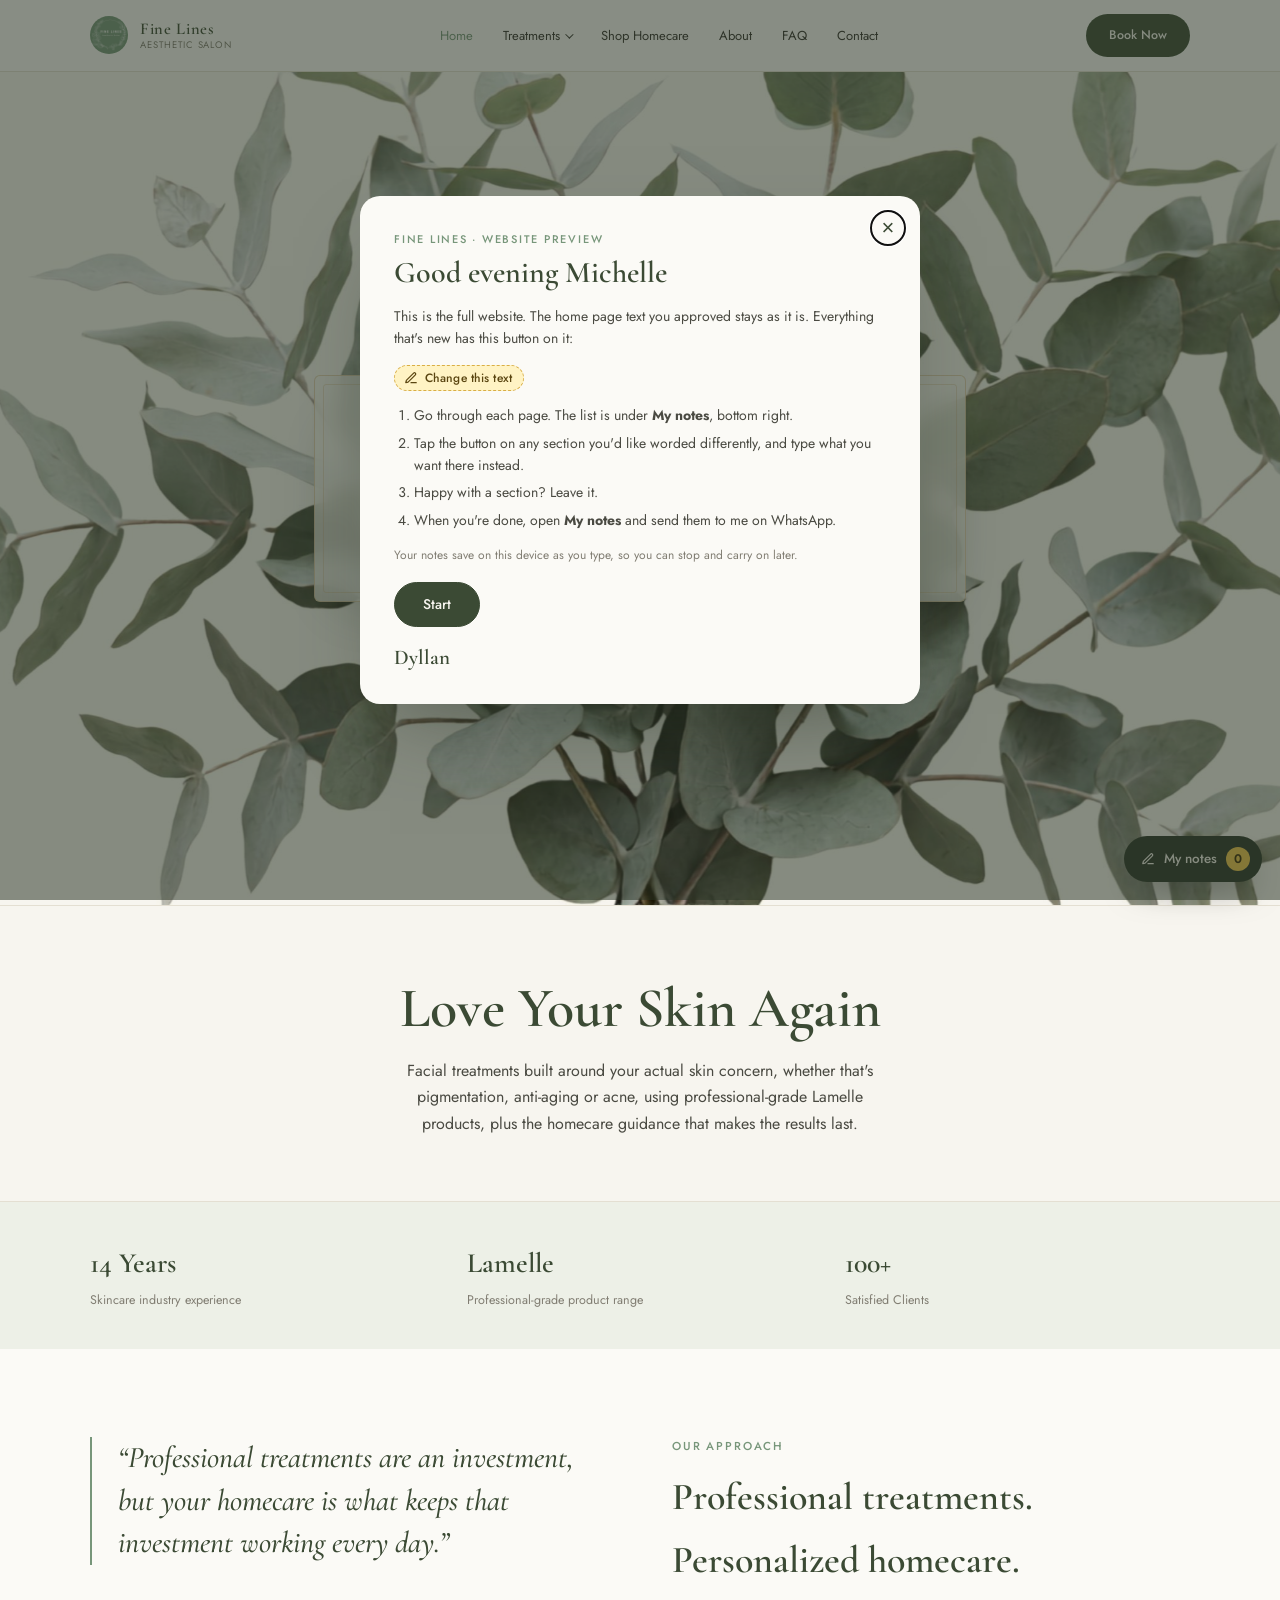
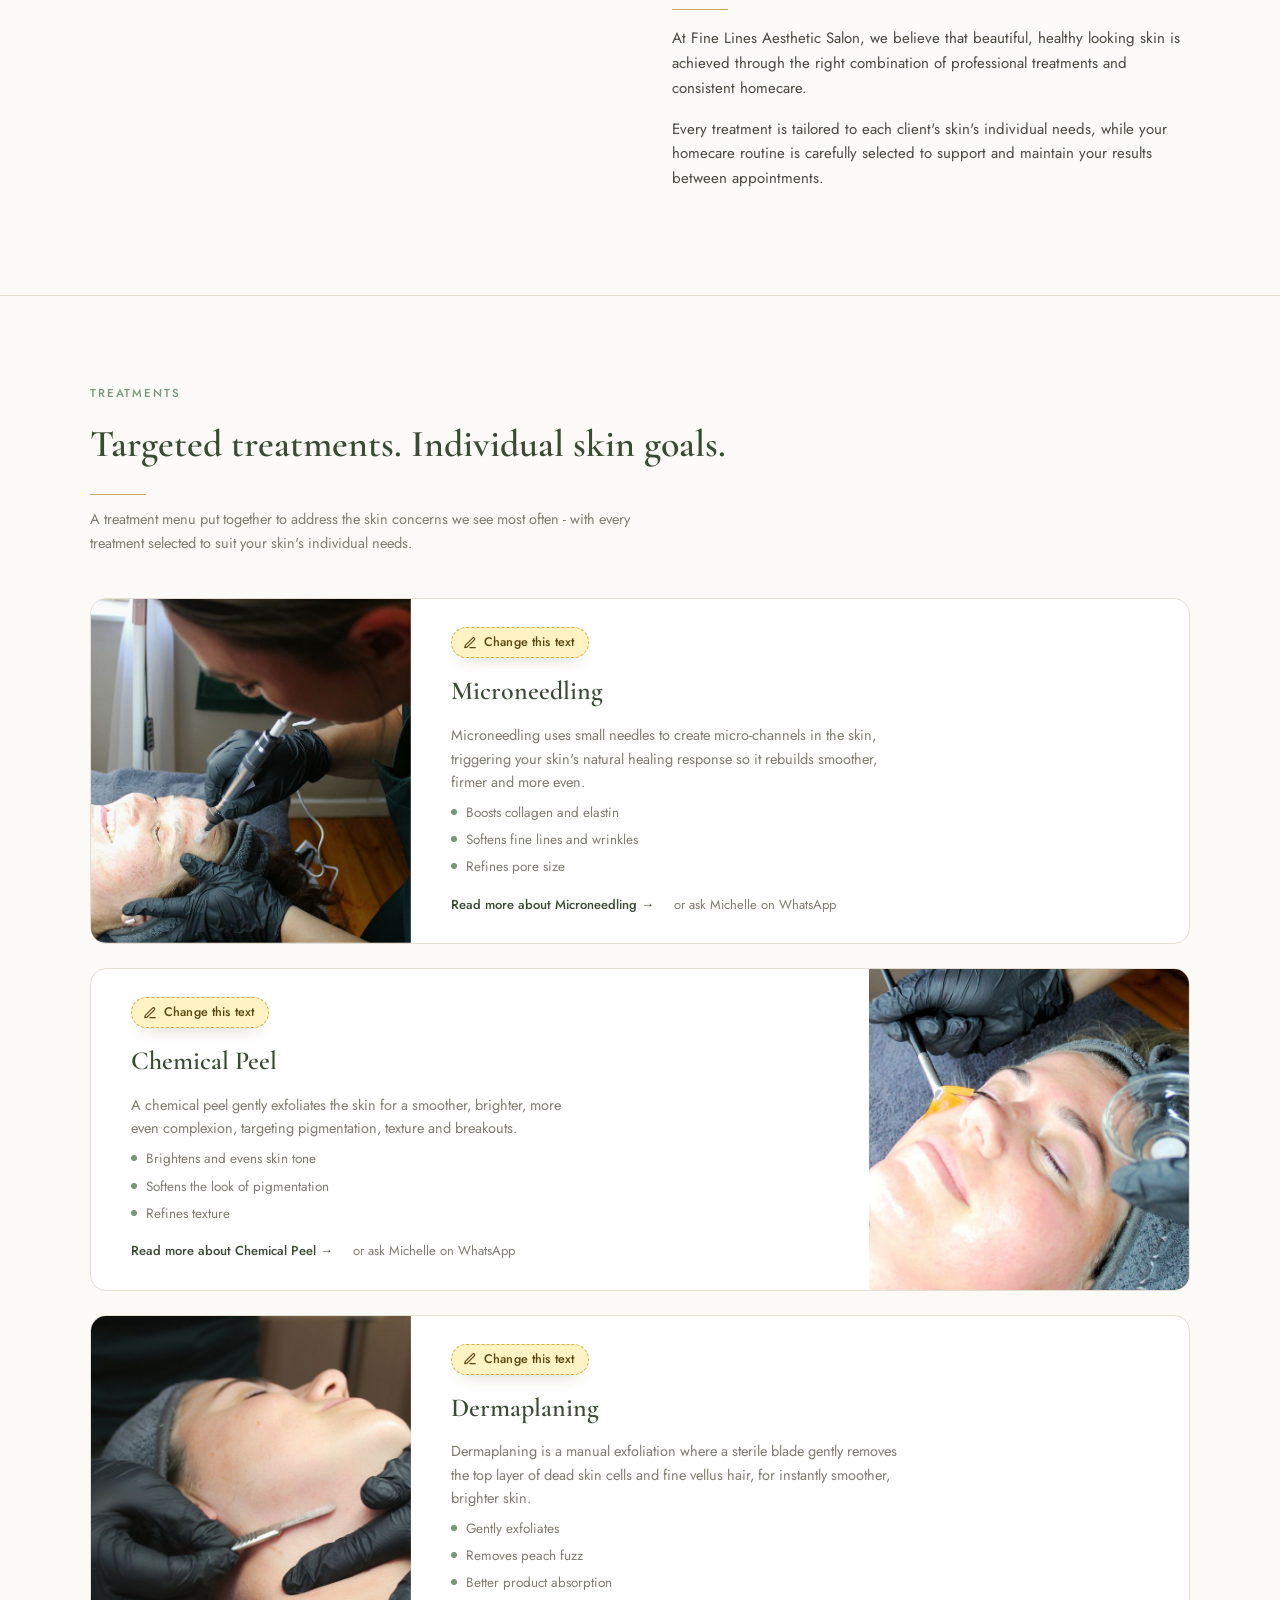
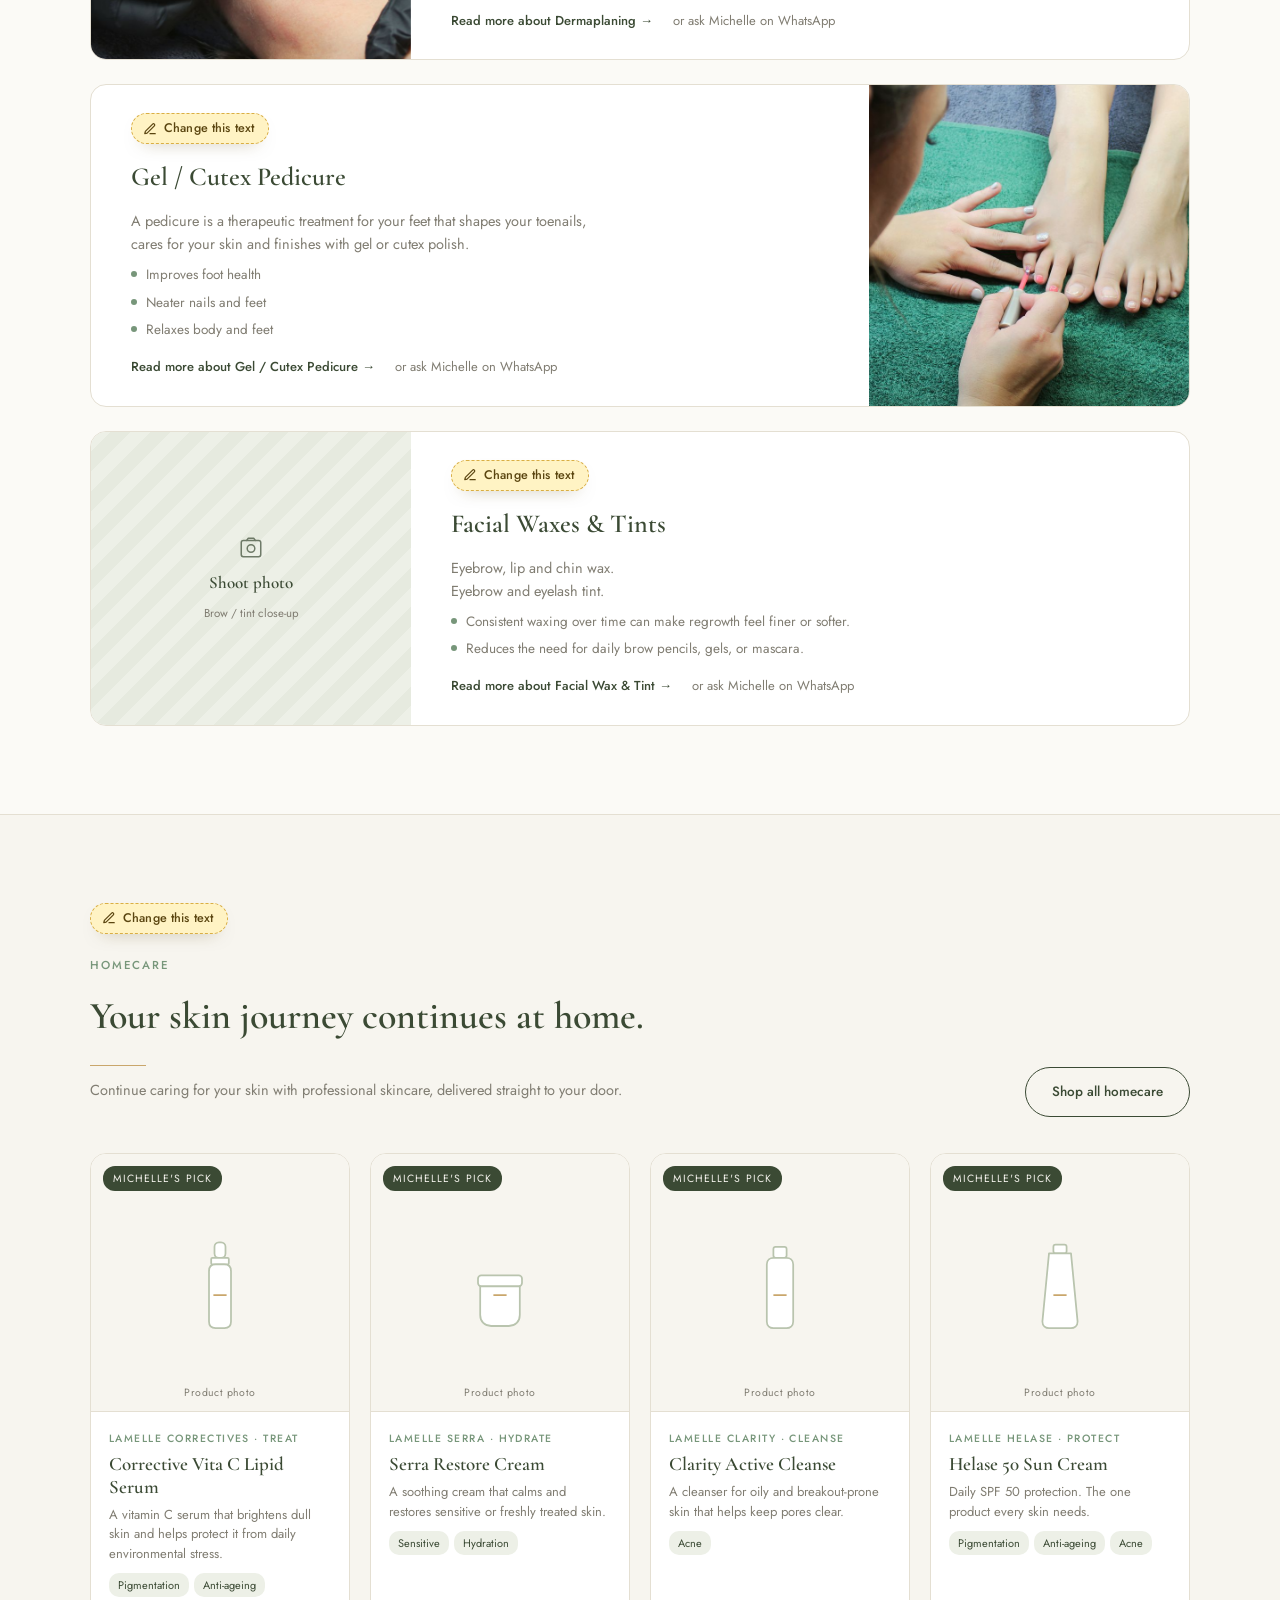
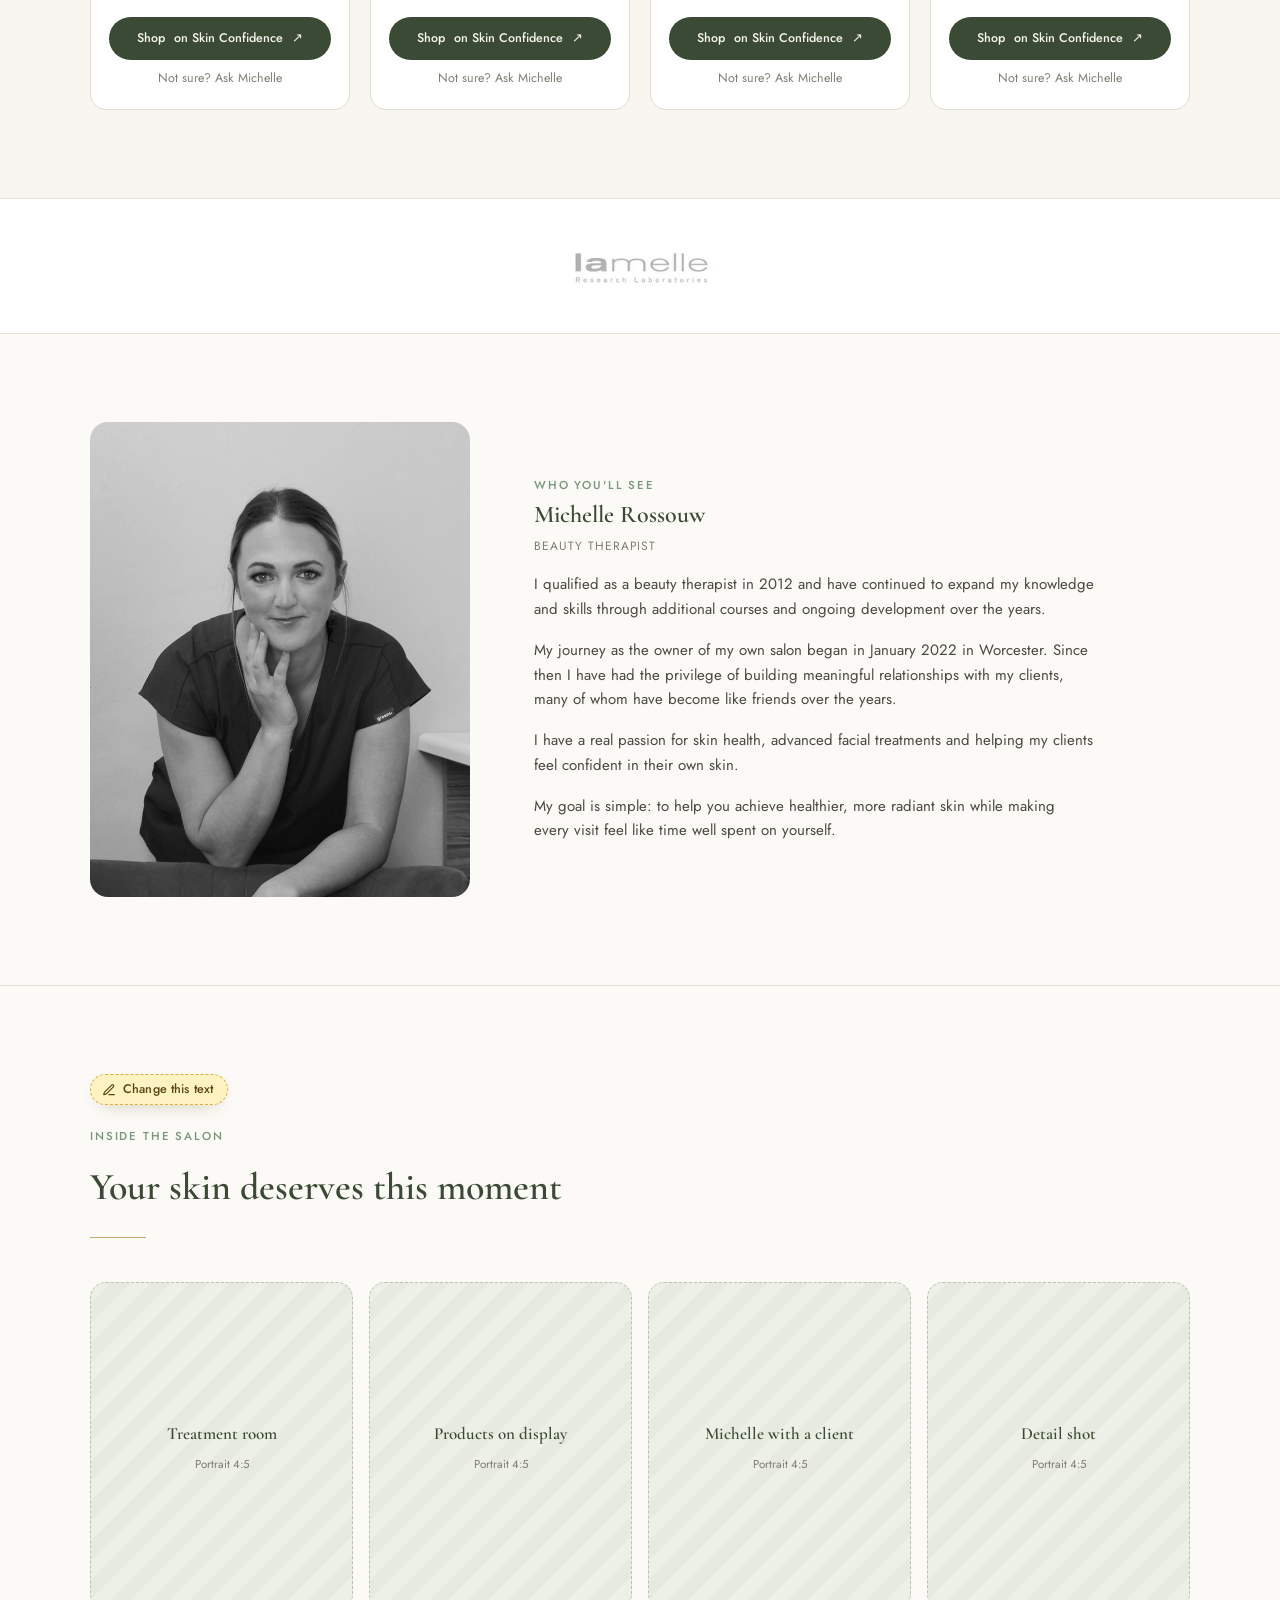
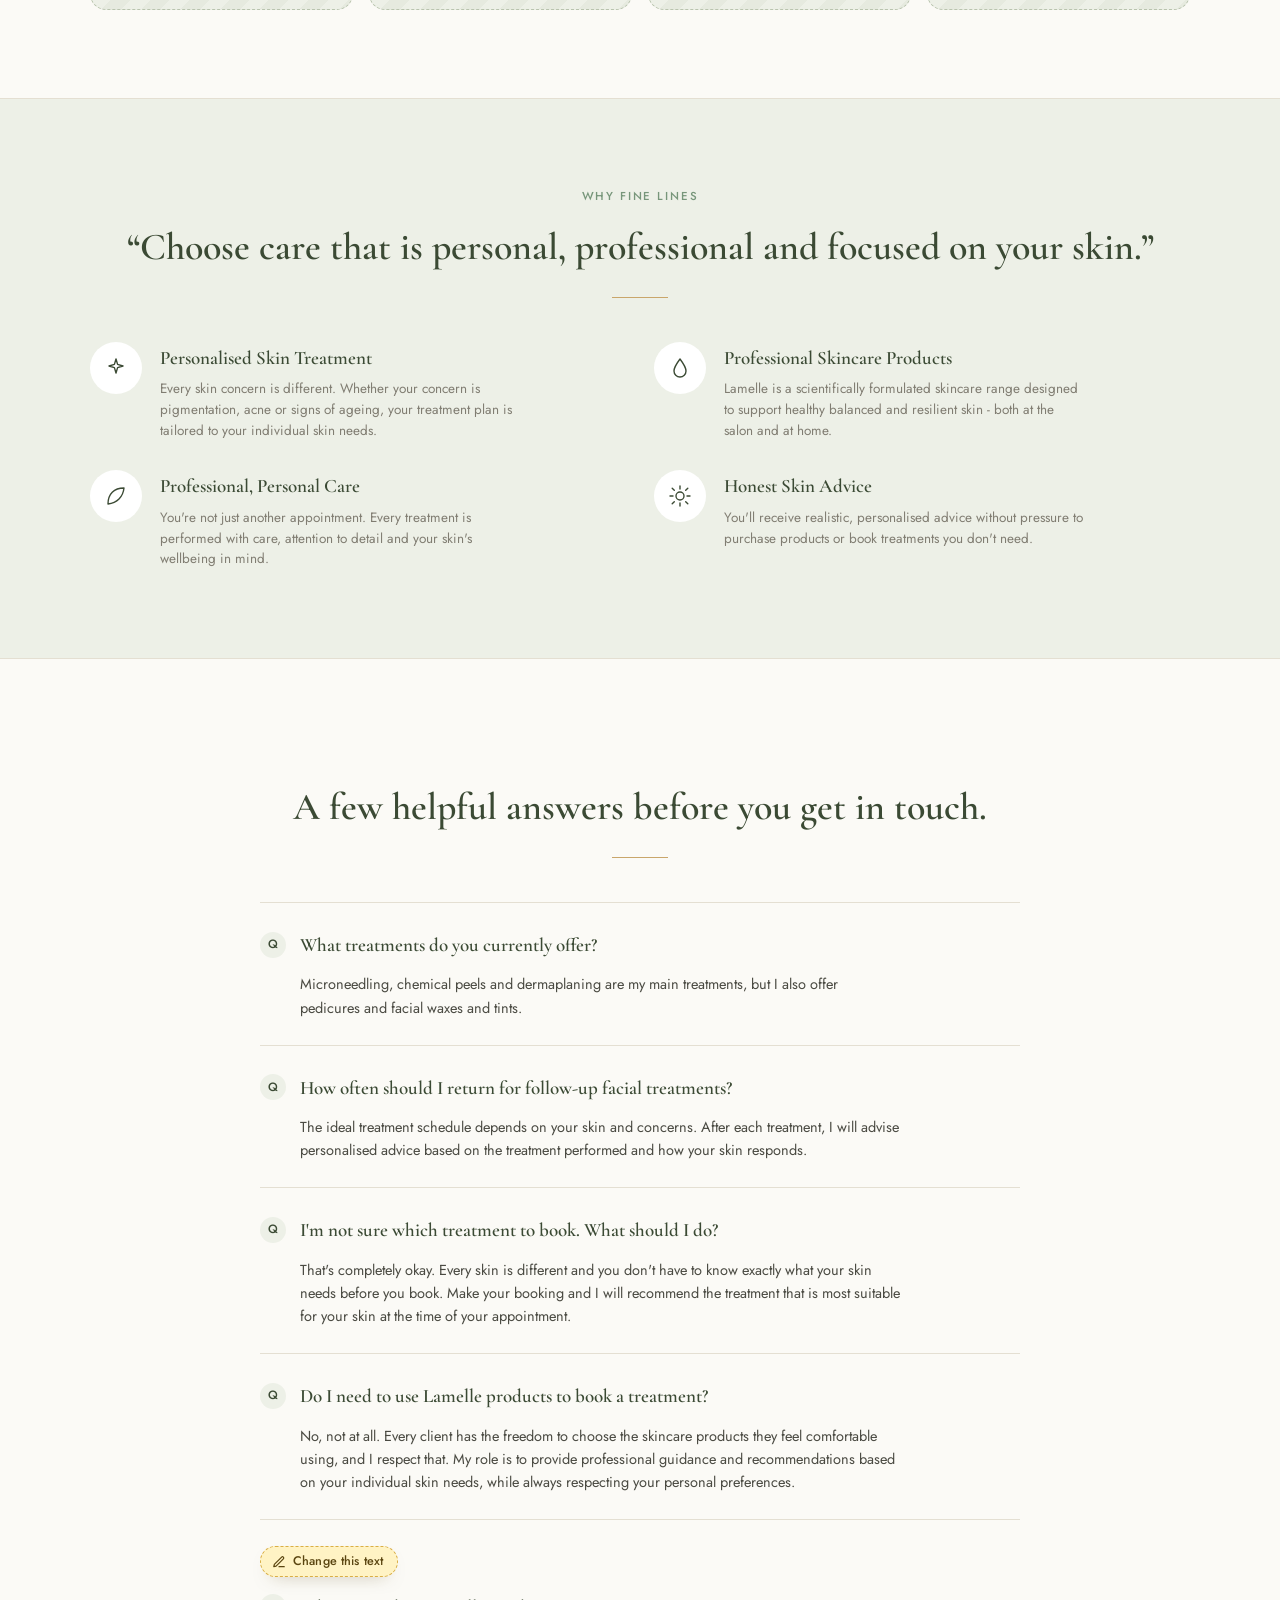
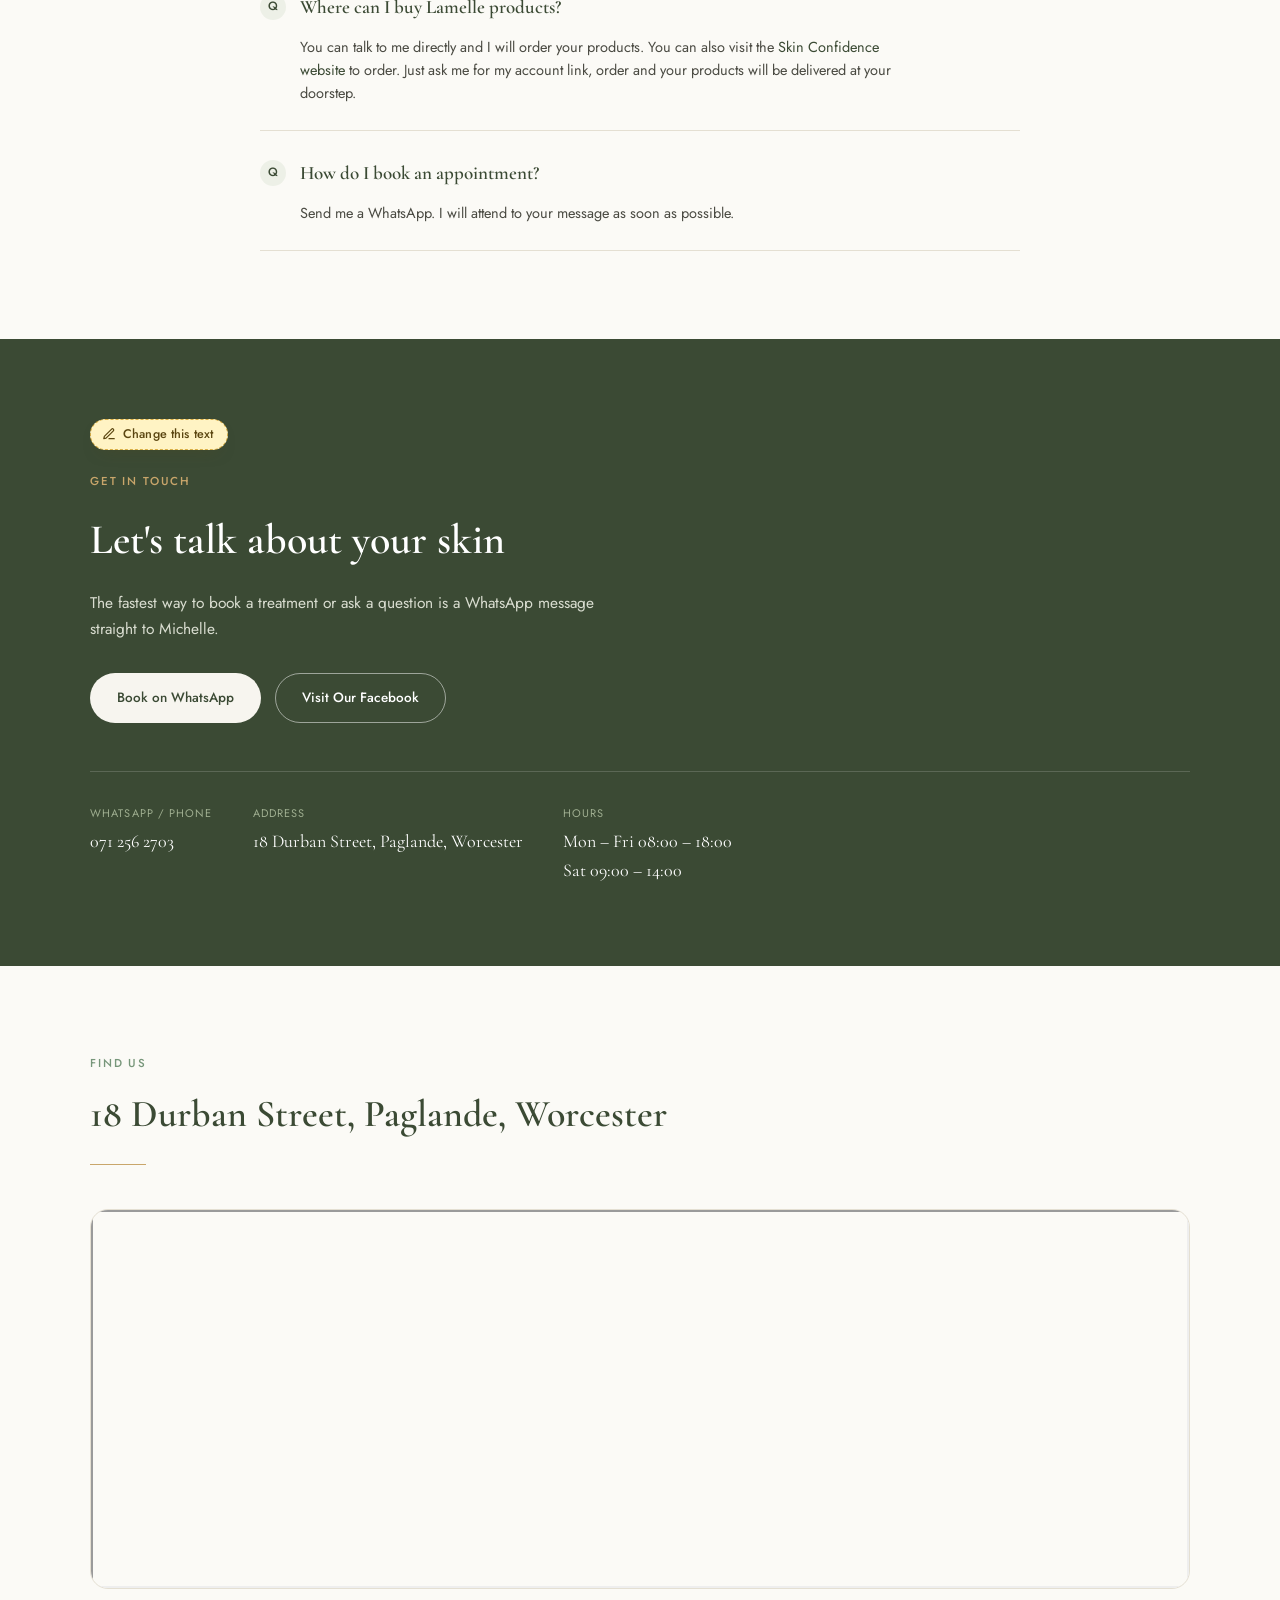
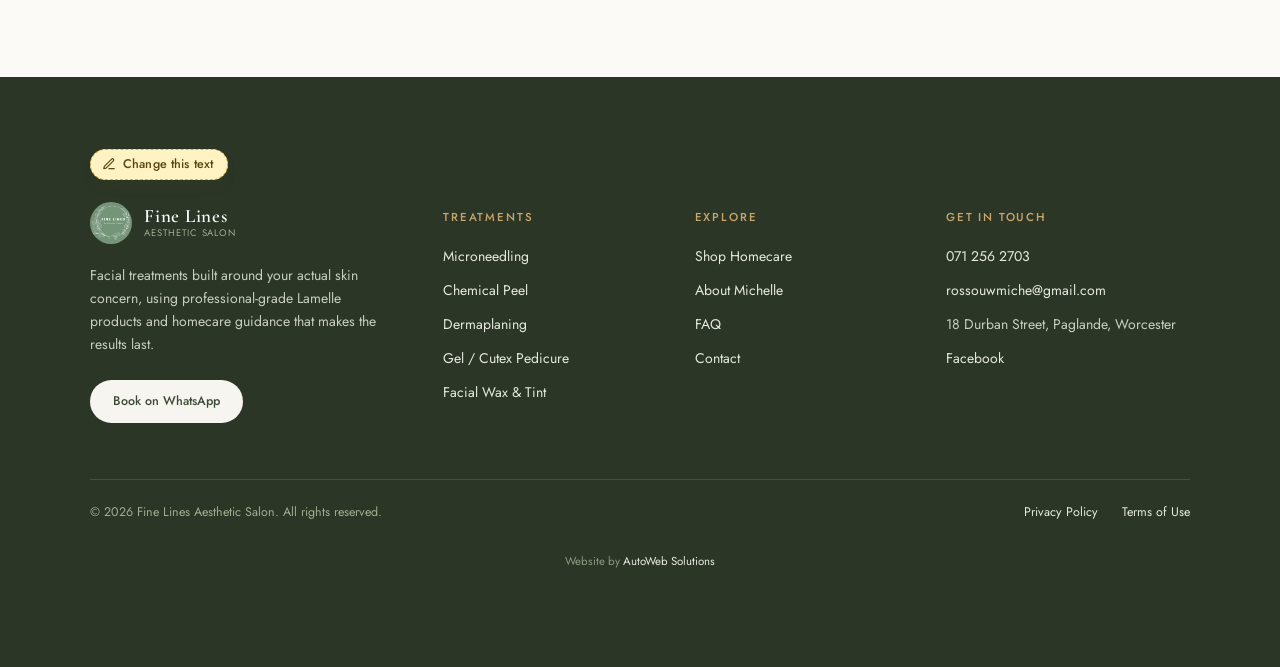
==== commit 8d65f150: "Review round 1: Michelle's notes up to Chemical Peel, send long notes in parts" ====
--- a/index.html
+++ b/index.html
@@ -122,10 +122,10 @@
           <div class="teaser-head">
             <div class="section-head">
               <div class="eyebrow">Homecare</div>
-              <h2 class="section-title">Keep your results working at home</h2>
+              <h2 class="section-title">Your skin journey continues at home.</h2>
               <p class="section-desc">
-                The Lamelle products Michelle trusts and uses in the salon.
-                Order online and have them delivered to your door.
+                Continue caring for your skin with professional skincare,
+                delivered straight to your door.
               </p>
             </div>
             <a class="btn btn-secondary" href="shop.html">Shop all homecare</a>
@@ -196,7 +196,7 @@
         <div class="wrap">
           <div class="section-head">
             <div class="eyebrow">Inside the salon</div>
-            <h2 class="section-title">A calm space, made for you</h2>
+            <h2 class="section-title">Your skin deserves this moment</h2>
             <div class="mk-note">4 shoot photos: treatment room, products on the shelf, Michelle with a client, a detail shot.</div>
           </div>
           <div class="home-gallery">
@@ -318,11 +318,13 @@
               </div>
             </div>
             <div class="faq-item">
-              <div class="faq-q"><span class="qmark">Q</span>Can I buy Lamelle products through you?</div>
-              <div class="faq-a">
-                Yes. The <a href="shop.html">Shop Homecare</a> page lists the
-                products I use and recommend. You order them online from Skin
-                Confidence and they are delivered to your door.
+              <div class="faq-q"><span class="qmark">Q</span>Where can I buy Lamelle products?</div>
+              <div class="faq-a">
+                You can talk to me directly and I will order your products. You
+                can also visit the
+                <a href="https://skinconfidence.co.za/?sc=230984738" target="_blank" rel="noopener sponsored">Skin Confidence website</a>
+                to order. Just ask me for my account link, order and your
+                products will be delivered at your doorstep.
               </div>
             </div>
             <div class="faq-item">
--- a/mockup.css
+++ b/mockup.css
@@ -219,3 +219,9 @@
   .mk-bar{left:12px;bottom:10px;}
   .mk-toggle{padding:8px 14px;}
 }
+
+/* review round 1: 5-step days, 4 paired products */
+.steps.s5{grid-template-columns:repeat(5,minmax(0,1fr));}
+.prod-grid.two{grid-template-columns:repeat(2,minmax(0,1fr));}
+@media (max-width:1000px){ .steps.s5{grid-template-columns:repeat(3,minmax(0,1fr));row-gap:32px;} }
+@media (max-width:760px){ .steps.s5{grid-template-columns:1fr;} .prod-grid.two{gap:12px;} }
